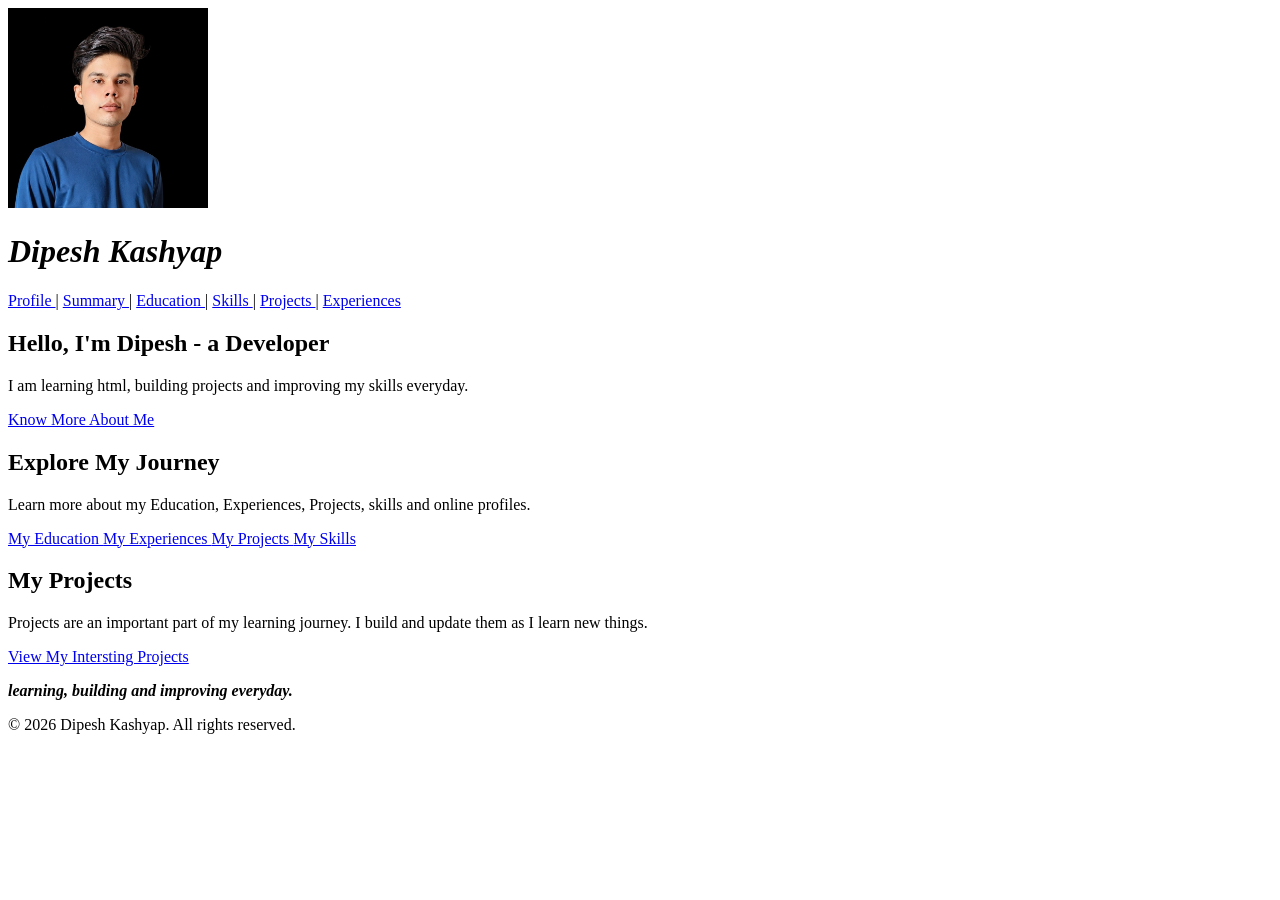
==== index.html @ 7a31069b "Initial portfolio website" ====
<!DOCTYPE html>
<html lang="en">
<head>
  <meta charset="UTF-8">
  <meta name="viewport" content="width=device-width, initial-scale=1.0">
  <title>Dipesh Kashyap</title>
</head>
<body>
    <!-- Header -->
  <header>
      <img
        src="/DipeshKashyap.jpg" class="logo" alt="Dipesh Kashyap" height=200
      >
  <h1><b><i>Dipesh Kashyap</i></b></h1>
      <nav>
        <a  href="/Profile.html"> Profile </a> |
        <a href="/Summary.html"> Summary </a> |
        <a href="/Education.html"> Education </a> |
        <a href="/Skills.html"> Skills </a> |
        <a href="/Project.html"> Projects </a> |
        <a href="/Experience.html"> Experiences </a>
      </nav>
  </header>

  <main>
  <!-- Inrtoduction -->  
    <section> 
      <h2>Hello, I'm Dipesh - a Developer</h2>
    
      <p> I am learning html, building projects and improving my skills everyday.
      </p>

    <a href="/Summary.html"> Know More About Me</a>
    </section>
  <!-- Quick Overview-->
    <section>
      <h2>
        Explore My Journey
      </h2>
      <p>
        Learn more about my Education, Experiences, Projects, skills and online profiles.
      </p>
      <a href="/Education.html"> My Education </a>
      <a href="/Experience.html"> My Experiences </a>
      <a href="/Project.html"> My Projects </a>
      <a href="/Skills.html"> My Skills </a>
    </section>
  <!-- Projects -->
    <section>
      <h2>
        My Projects
      </h2>
      <p>
        Projects are an important part of my learning journey.
        I build and update them as I learn new things.
      </p>
      <a
        href="/Project.html"> View My Intersting Projects
      </a>
    </section>
  </main>
    <!-- Footer -->
  <footer>
      <p>
        <b>
          <i>
            learning, building and improving everyday.
          </i>
        </b>
      </p>
      <p>
        © 2026 Dipesh Kashyap. All rights reserved.
      </p>
  </footer>
</body>
</html>
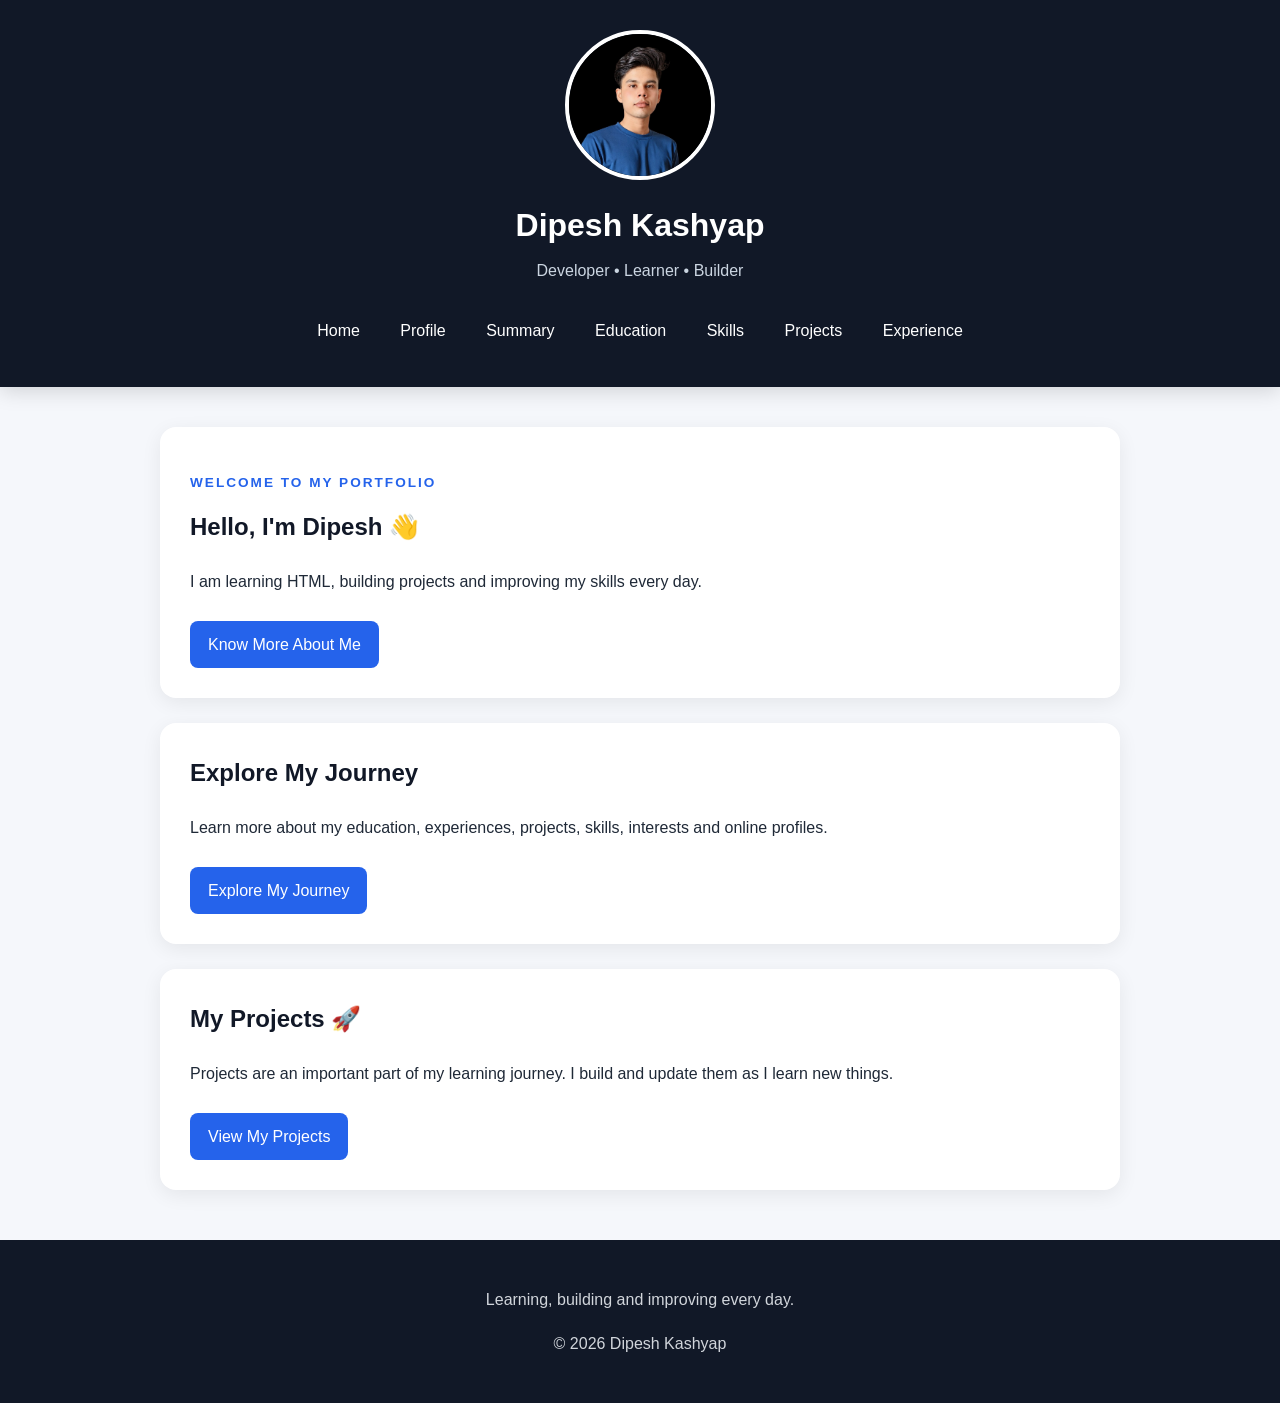
==== commit 93ca6b71: "Add animated portfolio intro" ====
--- a/index.html
+++ b/index.html
@@ -1,76 +1,164 @@
 <!DOCTYPE html>
 <html lang="en">
+
 <head>
-  <meta charset="UTF-8">
-  <meta name="viewport" content="width=device-width, initial-scale=1.0">
-  <title>Dipesh Kashyap</title>
+    <meta charset="UTF-8">
+    <meta name="viewport" content="width=device-width, initial-scale=1.0">
+
+    <title>Dipesh Kashyap | Portfolio</title>
+
+    <link rel="stylesheet" href="style.css">
 </head>
+
 <body>
-    <!-- Header -->
-  <header>
-      <img
-        src="/DipeshKashyap.jpg" class="logo" alt="Dipesh Kashyap" height=200
-      >
-  <h1><b><i>Dipesh Kashyap</i></b></h1>
-      <nav>
-        <a  href="/Profile.html"> Profile </a> |
-        <a href="/Summary.html"> Summary </a> |
-        <a href="/Education.html"> Education </a> |
-        <a href="/Skills.html"> Skills </a> |
-        <a href="/Project.html"> Projects </a> |
-        <a href="/Experience.html"> Experiences </a>
-      </nav>
-  </header>
 
-  <main>
-  <!-- Inrtoduction -->  
-    <section> 
-      <h2>Hello, I'm Dipesh - a Developer</h2>
-    
-      <p> I am learning html, building projects and improving my skills everyday.
-      </p>
+    <!-- =========================
+         INTRO ANIMATION
+    ========================== -->
 
-    <a href="/Summary.html"> Know More About Me</a>
-    </section>
-  <!-- Quick Overview-->
-    <section>
-      <h2>
-        Explore My Journey
-      </h2>
-      <p>
-        Learn more about my Education, Experiences, Projects, skills and online profiles.
-      </p>
-      <a href="/Education.html"> My Education </a>
-      <a href="/Experience.html"> My Experiences </a>
-      <a href="/Project.html"> My Projects </a>
-      <a href="/Skills.html"> My Skills </a>
-    </section>
-  <!-- Projects -->
-    <section>
-      <h2>
-        My Projects
-      </h2>
-      <p>
-        Projects are an important part of my learning journey.
-        I build and update them as I learn new things.
-      </p>
-      <a
-        href="/Project.html"> View My Intersting Projects
-      </a>
-    </section>
-  </main>
-    <!-- Footer -->
-  <footer>
-      <p>
-        <b>
-          <i>
-            learning, building and improving everyday.
-          </i>
-        </b>
-      </p>
-      <p>
-        © 2026 Dipesh Kashyap. All rights reserved.
-      </p>
-  </footer>
+    <div class="intro">
+
+        <div class="intro-logo">
+            <img src="DipeshKashyap.jpg" alt="Dipesh Kashyap">
+        </div>
+
+        <h1 class="intro-name" aria-label="Dipesh Kashyap">
+
+            <span>D</span>
+            <span>i</span>
+            <span>p</span>
+            <span>e</span>
+            <span>s</span>
+            <span>h</span>
+
+            <span class="space">&nbsp;</span>
+
+            <span>K</span>
+            <span>a</span>
+            <span>s</span>
+            <span>h</span>
+            <span>y</span>
+            <span>a</span>
+            <span>p</span>
+
+        </h1>
+
+    </div>
+
+
+    <!-- =========================
+         MAIN WEBSITE
+    ========================== -->
+
+    <div class="website">
+
+        <header>
+
+            <img
+                src="DipeshKashyap.jpg"
+                alt="Dipesh Kashyap"
+                class="profile-image"
+            >
+
+            <h1>Dipesh Kashyap</h1>
+
+            <p>Developer • Learner • Builder</p>
+
+            <nav>
+
+                <a href="index.html">Home</a>
+
+                <a href="Profile.html">Profile</a>
+
+                <a href="Summary.html">Summary</a>
+
+                <a href="Education.html">Education</a>
+
+                <a href="Skills.html">Skills</a>
+
+                <a href="Project.html">Projects</a>
+
+                <a href="Experience.html">Experience</a>
+
+            </nav>
+
+        </header>
+
+
+        <main>
+
+            <section class="hero">
+
+                <p class="eyebrow">
+                    WELCOME TO MY PORTFOLIO
+                </p>
+
+                <h2>
+                    Hello, I'm Dipesh 👋
+                </h2>
+
+                <p>
+                    I am learning HTML, building projects
+                    and improving my skills every day.
+                </p>
+
+                <a class="button" href="Profile.html">
+                    Know More About Me
+                </a>
+
+            </section>
+
+
+            <section>
+
+                <h2>Explore My Journey</h2>
+
+                <p>
+                    Learn more about my education,
+                    experiences, projects, skills,
+                    interests and online profiles.
+                </p>
+
+                <a class="button" href="Summary.html">
+                    Explore My Journey
+                </a>
+
+            </section>
+
+
+            <section>
+
+                <h2>My Projects 🚀</h2>
+
+                <p>
+                    Projects are an important part of my
+                    learning journey. I build and update
+                    them as I learn new things.
+                </p>
+
+                <a class="button" href="Project.html">
+                    View My Projects
+                </a>
+
+            </section>
+
+        </main>
+
+
+        <footer>
+
+            <p>
+                Learning, building and improving every day.
+            </p>
+
+            <p>
+                © 2026 Dipesh Kashyap
+            </p>
+
+        </footer>
+
+    </div>
+
 </body>
+
 </html>
--- a/style.css
+++ b/style.css
@@ -0,0 +1,766 @@
+/* ==================================================
+   GLOBAL
+================================================== */
+
+* {
+    box-sizing: border-box;
+}
+
+html {
+    scroll-behavior: smooth;
+}
+
+body {
+    margin: 0;
+
+    font-family:
+        Arial,
+        Helvetica,
+        sans-serif;
+
+    background: #f5f7fb;
+
+    color: #1f2937;
+
+    line-height: 1.7;
+}
+
+
+/* ==================================================
+   INTRO SCREEN
+================================================== */
+
+.intro {
+
+    position: fixed;
+
+    inset: 0;
+
+    z-index: 9999;
+
+    display: flex;
+
+    flex-direction: column;
+
+    justify-content: center;
+
+    align-items: center;
+
+    background: #050816;
+
+    color: white;
+
+    animation:
+        introExit 1s ease forwards;
+
+    animation-delay: 5.5s;
+}
+
+
+/* ==================================================
+   INTRO PROFILE LOGO
+================================================== */
+
+.intro-logo {
+
+    width: 155px;
+
+    height: 155px;
+
+    border-radius: 50%;
+
+    overflow: hidden;
+
+    border: 4px solid white;
+
+    box-shadow:
+        0 0 10px rgba(255,255,255,0.5),
+        0 0 30px rgba(37,99,235,0.8);
+
+    animation:
+        logoIntro 1.5s
+        cubic-bezier(.17,.67,.25,1.2)
+        forwards;
+
+}
+
+
+.intro-logo img {
+
+    width: 100%;
+
+    height: 100%;
+
+    object-fit: cover;
+
+}
+
+
+/* ==================================================
+   NAME
+================================================== */
+
+.intro-name {
+
+    margin-top: 28px;
+
+    margin-bottom: 0;
+
+    font-size: clamp(2rem, 8vw, 4rem);
+
+    font-weight: 800;
+
+    letter-spacing: 2px;
+
+    color: white;
+
+    text-align: center;
+
+}
+
+
+/* Individual letters */
+
+.intro-name span {
+
+    display: inline-block;
+
+    opacity: 0;
+
+    animation:
+        letterAssemble
+        0.8s
+        cubic-bezier(.17,.67,.25,1.2)
+        forwards;
+
+}
+
+
+/* ==================================================
+   LETTER STARTING POSITIONS
+================================================== */
+
+/* D */
+
+.intro-name span:nth-child(1) {
+    --x: -180px;
+    --y: -120px;
+    animation-delay: 1.2s;
+}
+
+
+/* i */
+
+.intro-name span:nth-child(2) {
+    --x: 140px;
+    --y: -160px;
+    animation-delay: 1.3s;
+}
+
+
+/* p */
+
+.intro-name span:nth-child(3) {
+    --x: -160px;
+    --y: 130px;
+    animation-delay: 1.4s;
+}
+
+
+/* e */
+
+.intro-name span:nth-child(4) {
+    --x: 180px;
+    --y: 100px;
+    animation-delay: 1.5s;
+}
+
+
+/* s */
+
+.intro-name span:nth-child(5) {
+    --x: -220px;
+    --y: 20px;
+    animation-delay: 1.6s;
+}
+
+
+/* h */
+
+.intro-name span:nth-child(6) {
+    --x: 220px;
+    --y: -20px;
+    animation-delay: 1.7s;
+}
+
+
+/* Space */
+
+.intro-name span:nth-child(7) {
+
+    opacity: 1;
+
+    animation: none;
+
+}
+
+
+/* K */
+
+.intro-name span:nth-child(8) {
+    --x: 160px;
+    --y: 150px;
+    animation-delay: 1.8s;
+}
+
+
+/* a */
+
+.intro-name span:nth-child(9) {
+    --x: -180px;
+    --y: -150px;
+    animation-delay: 1.9s;
+}
+
+
+/* s */
+
+.intro-name span:nth-child(10) {
+    --x: 200px;
+    --y: -100px;
+    animation-delay: 2s;
+}
+
+
+/* h */
+
+.intro-name span:nth-child(11) {
+    --x: -200px;
+    --y: 100px;
+    animation-delay: 2.1s;
+}
+
+
+/* y */
+
+.intro-name span:nth-child(12) {
+    --x: 120px;
+    --y: 180px;
+    animation-delay: 2.2s;
+}
+
+
+/* a */
+
+.intro-name span:nth-child(13) {
+    --x: -130px;
+    --y: -180px;
+    animation-delay: 2.3s;
+}
+
+
+/* p */
+
+.intro-name span:nth-child(14) {
+    --x: 230px;
+    --y: 40px;
+    animation-delay: 2.4s;
+}
+
+
+/* ==================================================
+   NAME GLOW
+================================================== */
+
+.intro-name {
+
+    animation:
+        nameGlow
+        1.2s
+        ease
+        3.2s
+        forwards;
+
+}
+
+
+@keyframes nameGlow {
+
+    0% {
+
+        text-shadow:
+            0 0 0 transparent;
+
+    }
+
+    35% {
+
+        text-shadow:
+            0 0 8px #60a5fa,
+            0 0 20px #3b82f6,
+            0 0 40px #2563eb,
+            0 0 80px #2563eb;
+
+    }
+
+    70% {
+
+        text-shadow:
+            0 0 15px #93c5fd,
+            0 0 35px #3b82f6,
+            0 0 70px #2563eb;
+
+    }
+
+    100% {
+
+        text-shadow:
+            0 0 5px rgba(96,165,250,0.5);
+
+    }
+
+}
+
+
+/* ==================================================
+   KEYFRAMES
+================================================== */
+
+@keyframes logoIntro {
+
+    0% {
+
+        opacity: 0;
+
+        transform:
+            scale(0.2)
+            rotate(-360deg);
+
+    }
+
+    60% {
+
+        opacity: 1;
+
+        transform:
+            scale(1.08)
+            rotate(20deg);
+
+    }
+
+    100% {
+
+        opacity: 1;
+
+        transform:
+            scale(1)
+            rotate(0deg);
+
+    }
+
+}
+
+
+@keyframes letterAssemble {
+
+    0% {
+
+        opacity: 0;
+
+        transform:
+            translate(var(--x), var(--y))
+            rotate(180deg)
+            scale(0.2);
+
+    }
+
+    70% {
+
+        opacity: 1;
+
+        transform:
+            translate(0, 0)
+            rotate(-8deg)
+            scale(1.08);
+
+    }
+
+    100% {
+
+        opacity: 1;
+
+        transform:
+            translate(0, 0)
+            rotate(0deg)
+            scale(1);
+
+    }
+
+}
+
+
+/* ==================================================
+   INTRO EXIT
+================================================== */
+
+@keyframes introExit {
+
+    0% {
+
+        opacity: 1;
+
+        visibility: visible;
+
+        transform: scale(1);
+
+    }
+
+    70% {
+
+        opacity: 1;
+
+        transform: scale(1.02);
+
+    }
+
+    100% {
+
+        opacity: 0;
+
+        visibility: hidden;
+
+        transform: scale(1.08);
+
+    }
+
+}
+
+
+/* ==================================================
+   MAIN WEBSITE
+================================================== */
+
+.website {
+
+    opacity: 0;
+
+    animation:
+        websiteReveal
+        1.2s
+        ease
+        5.2s
+        forwards;
+
+}
+
+
+@keyframes websiteReveal {
+
+    from {
+
+        opacity: 0;
+
+        transform:
+            translateY(30px);
+
+    }
+
+    to {
+
+        opacity: 1;
+
+        transform:
+            translateY(0);
+
+    }
+
+}
+
+
+/* ==================================================
+   HEADER
+================================================== */
+
+header {
+
+    background: #111827;
+
+    color: white;
+
+    padding: 30px 20px;
+
+    text-align: center;
+
+    box-shadow:
+        0 4px 20px
+        rgba(0,0,0,0.15);
+
+}
+
+
+.profile-image {
+
+    width: 150px;
+
+    height: 150px;
+
+    object-fit: cover;
+
+    border-radius: 50%;
+
+    border: 4px solid white;
+
+}
+
+
+header h1 {
+
+    margin:
+        10px 0 4px;
+
+    font-size: 2rem;
+
+}
+
+
+header p {
+
+    margin: 0;
+
+    color: #cbd5e1;
+
+}
+
+
+/* ==================================================
+   NAVIGATION
+================================================== */
+
+nav {
+
+    margin-top: 20px;
+
+}
+
+
+nav a {
+
+    display: inline-block;
+
+    color: white;
+
+    text-decoration: none;
+
+    margin: 5px 6px;
+
+    padding: 8px 12px;
+
+    border-radius: 8px;
+
+    transition:
+        background 0.3s,
+        transform 0.3s;
+
+}
+
+
+nav a:hover {
+
+    background: #2563eb;
+
+    transform:
+        translateY(-2px);
+
+}
+
+
+/* ==================================================
+   MAIN
+================================================== */
+
+main {
+
+    max-width: 1000px;
+
+    margin:
+        40px auto;
+
+    padding:
+        0 20px;
+
+}
+
+
+section {
+
+    background: white;
+
+    padding: 30px;
+
+    margin-bottom: 25px;
+
+    border-radius: 16px;
+
+    box-shadow:
+        0 5px 20px
+        rgba(0,0,0,0.07);
+
+}
+
+
+section h2 {
+
+    margin-top: 0;
+
+    color: #111827;
+
+}
+
+
+.eyebrow {
+
+    color: #2563eb;
+
+    font-size: 0.85rem;
+
+    font-weight: bold;
+
+    letter-spacing: 2px;
+
+}
+
+
+/* ==================================================
+   BUTTON
+================================================== */
+
+.button {
+
+    display: inline-block;
+
+    background: #2563eb;
+
+    color: white;
+
+    text-decoration: none;
+
+    padding:
+        10px 18px;
+
+    border-radius: 8px;
+
+    margin-top: 10px;
+
+    transition:
+        0.3s;
+
+}
+
+
+.button:hover {
+
+    background: #1d4ed8;
+
+    transform:
+        translateY(-2px);
+
+}
+
+
+/* ==================================================
+   FOOTER
+================================================== */
+
+footer {
+
+    background: #111827;
+
+    color: #d1d5db;
+
+    text-align: center;
+
+    padding: 30px 20px;
+
+    margin-top: 50px;
+
+}
+
+
+/* ==================================================
+   MOBILE
+================================================== */
+
+@media (max-width: 600px) {
+
+    .intro-logo {
+
+        width: 120px;
+
+        height: 120px;
+
+    }
+
+
+    .intro-name {
+
+        font-size:
+            2rem;
+
+        letter-spacing:
+            1px;
+
+    }
+
+
+    header {
+
+        padding:
+            25px 12px;
+
+    }
+
+
+    .profile-image {
+
+        width: 125px;
+
+        height: 125px;
+
+    }
+
+
+    nav a {
+
+        margin: 3px;
+
+        padding:
+            6px 8px;
+
+        font-size:
+            13px;
+
+    }
+
+
+    main {
+
+        margin:
+            25px auto;
+
+        padding:
+            0 12px;
+
+    }
+
+
+    section {
+
+        padding:
+            20px;
+
+        border-radius:
+            12px;
+
+    }
+
+}
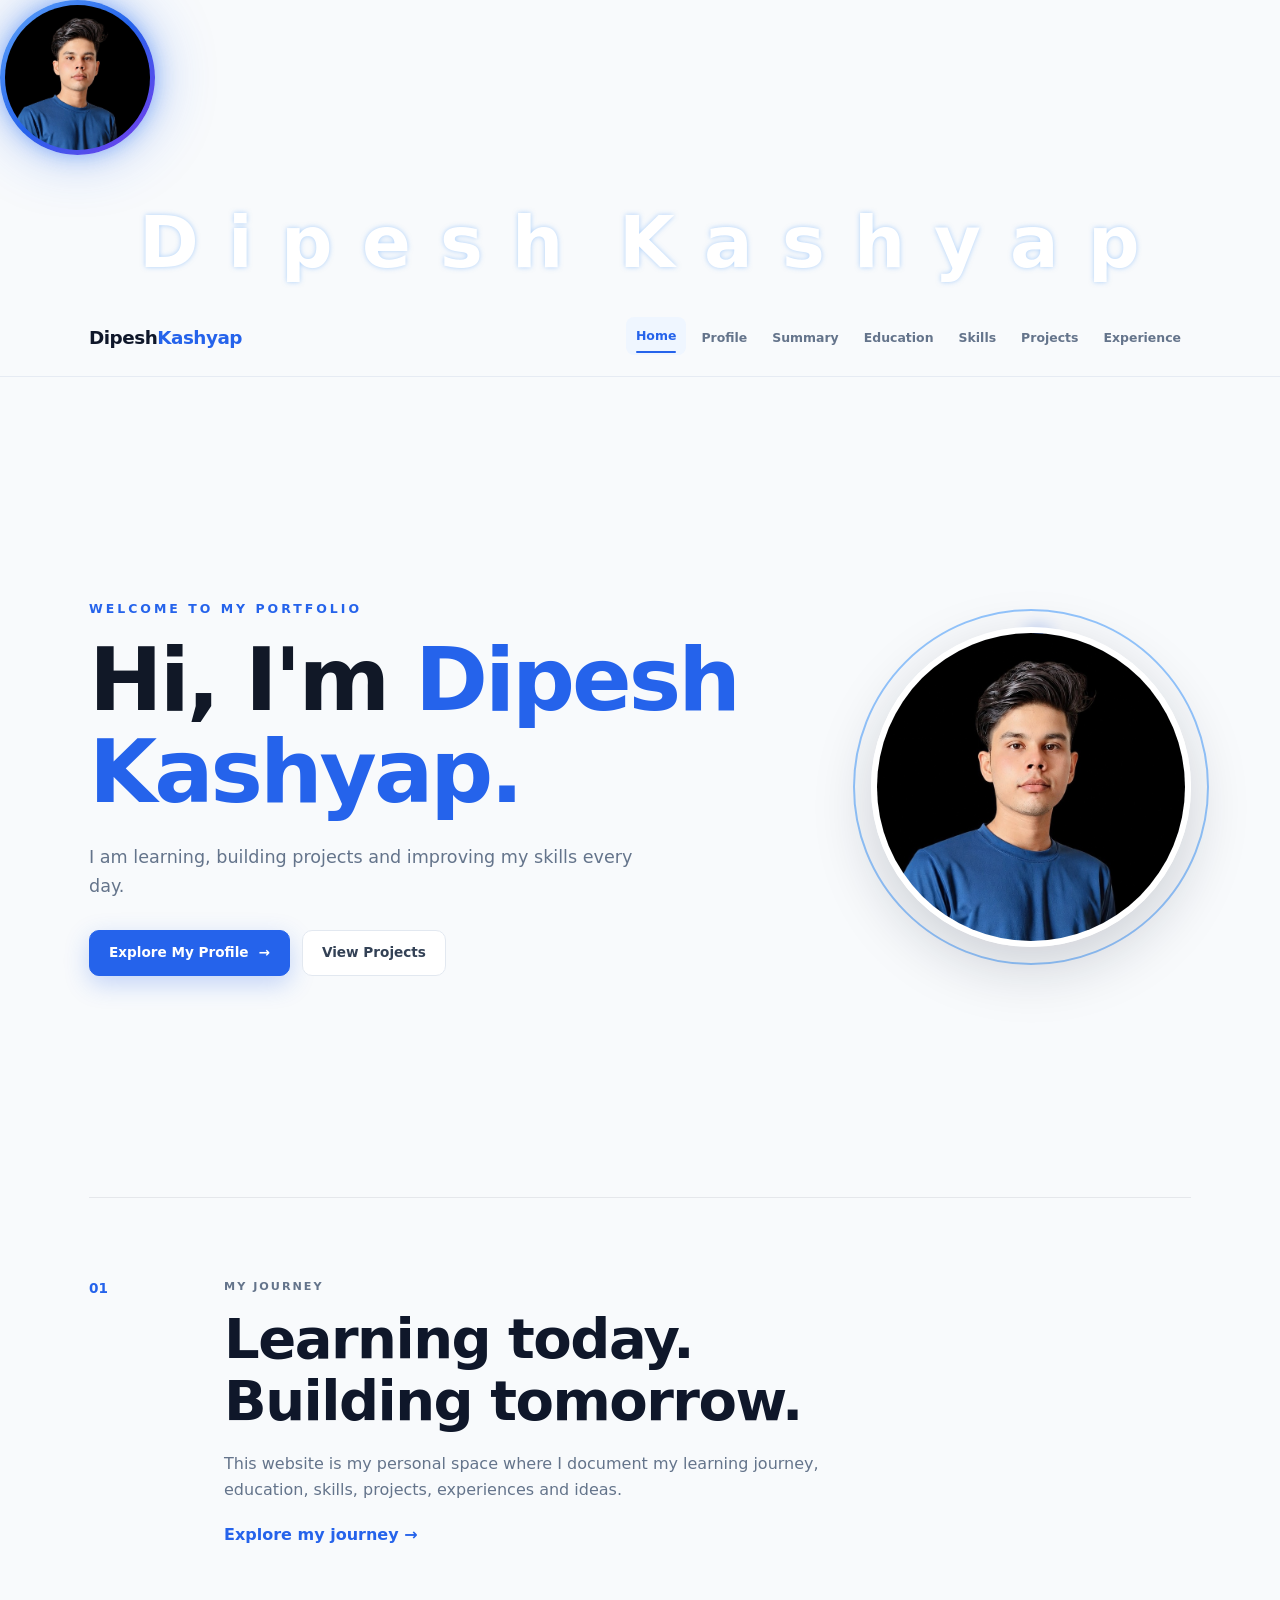
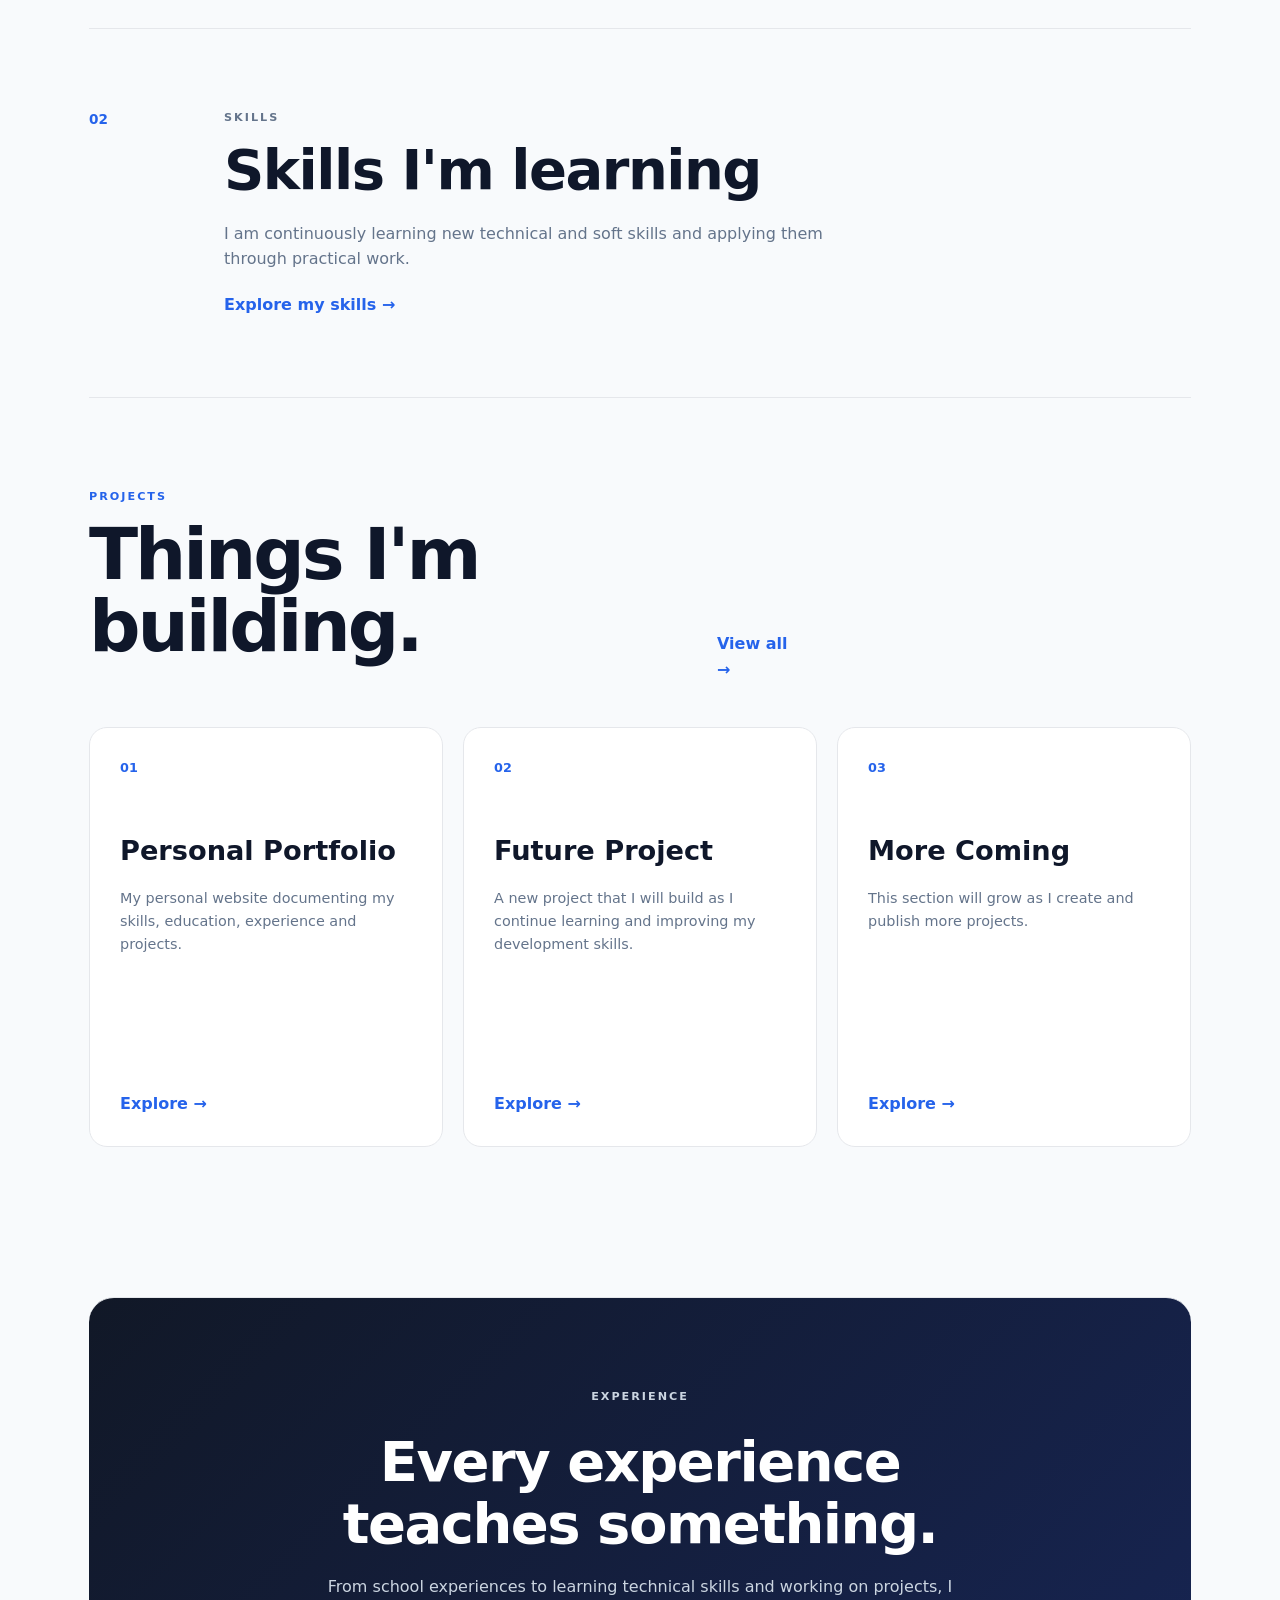
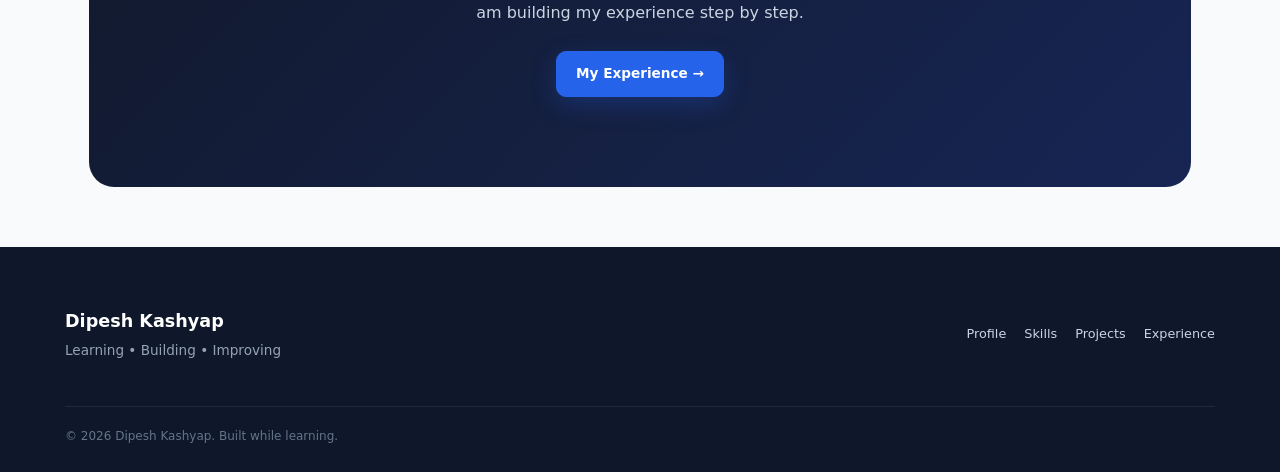
==== commit 47b61888: "Create animated professional homepage" ====
--- a/index.html
+++ b/index.html
@@ -5,24 +5,33 @@
     <meta charset="UTF-8">
     <meta name="viewport" content="width=device-width, initial-scale=1.0">
 
-    <title>Dipesh Kashyap | Portfolio</title>
+    <meta
+        name="description"
+        content="Dipesh Kashyap - Developer, Learner and Builder"
+    >
+
+    <title>Dipesh Kashyap | Home</title>
 
     <link rel="stylesheet" href="style.css">
 </head>
 
 <body>
 
-    <!-- =========================
-         INTRO ANIMATION
-    ========================== -->
-
-    <div class="intro">
-
-        <div class="intro-logo">
-            <img src="DipeshKashyap.jpg" alt="Dipesh Kashyap">
+    <!-- ==========================================
+         INTRO / LOADING ANIMATION
+    =========================================== -->
+
+    <div id="intro">
+
+        <div class="intro-logo-wrap">
+            <img
+                src="DipeshKashyap.jpg"
+                alt="Dipesh Kashyap"
+                class="intro-logo"
+            >
         </div>
 
-        <h1 class="intro-name" aria-label="Dipesh Kashyap">
+        <div class="intro-name" aria-label="Dipesh Kashyap">
 
             <span>D</span>
             <span>i</span>
@@ -31,7 +40,7 @@
             <span>s</span>
             <span>h</span>
 
-            <span class="space">&nbsp;</span>
+            <span class="space"></span>
 
             <span>K</span>
             <span>a</span>
@@ -41,124 +50,409 @@
             <span>a</span>
             <span>p</span>
 
-        </h1>
+        </div>
 
     </div>
 
 
-    <!-- =========================
-         MAIN WEBSITE
-    ========================== -->
+    <!-- ==========================================
+         WEBSITE
+    =========================================== -->
 
     <div class="website">
 
-        <header>
-
-            <img
-                src="DipeshKashyap.jpg"
-                alt="Dipesh Kashyap"
-                class="profile-image"
-            >
-
-            <h1>Dipesh Kashyap</h1>
-
-            <p>Developer • Learner • Builder</p>
-
-            <nav>
-
-                <a href="index.html">Home</a>
-
-                <a href="Profile.html">Profile</a>
-
-                <a href="Summary.html">Summary</a>
-
-                <a href="Education.html">Education</a>
-
-                <a href="Skills.html">Skills</a>
-
-                <a href="Project.html">Projects</a>
-
-                <a href="Experience.html">Experience</a>
-
-            </nav>
+        <!-- HEADER -->
+
+        <header class="site-header">
+
+            <div class="header-content">
+
+                <a
+                    class="brand"
+                    href="index.html"
+                >
+                    Dipesh<span>Kashyap</span>
+                </a>
+
+                <nav class="navigation">
+
+                    <a
+                        class="active"
+                        href="index.html"
+                    >
+                        Home
+                    </a>
+
+                    <a href="Profile.html">
+                        Profile
+                    </a>
+
+                    <a href="Summary.html">
+                        Summary
+                    </a>
+
+                    <a href="Education.html">
+                        Education
+                    </a>
+
+                    <a href="Skills.html">
+                        Skills
+                    </a>
+
+                    <a href="Project.html">
+                        Projects
+                    </a>
+
+                    <a href="Experience.html">
+                        Experience
+                    </a>
+
+                </nav>
+
+            </div>
 
         </header>
 
 
+        <!-- MAIN -->
+
         <main>
 
+            <!-- HERO -->
+
             <section class="hero">
 
-                <p class="eyebrow">
-                    WELCOME TO MY PORTFOLIO
+                <div class="hero-content">
+
+                    <p class="hero-label">
+                        WELCOME TO MY PORTFOLIO
+                    </p>
+
+                    <h1 class="hero-title">
+                        Hi, I'm
+                        <span>Dipesh Kashyap.</span>
+                    </h1>
+
+                    <p class="hero-description">
+                        I am learning, building projects and
+                        improving my skills every day.
+                    </p>
+
+                    <div class="hero-buttons">
+
+                        <a
+                            class="button primary-button"
+                            href="Profile.html"
+                        >
+                            Explore My Profile
+                            <span>→</span>
+                        </a>
+
+                        <a
+                            class="button secondary-button"
+                            href="Project.html"
+                        >
+                            View Projects
+                        </a>
+
+                    </div>
+
+                </div>
+
+
+                <div class="hero-image-wrapper">
+
+                    <div class="hero-ring"></div>
+
+                    <img
+                        class="hero-image"
+                        src="DipeshKashyap.jpg"
+                        alt="Dipesh Kashyap"
+                    >
+
+                </div>
+
+            </section>
+
+
+            <!-- JOURNEY -->
+
+            <section class="content-section reveal-section">
+
+                <div class="section-number">
+                    01
+                </div>
+
+                <div class="section-content">
+
+                    <p class="section-label">
+                        MY JOURNEY
+                    </p>
+
+                    <h2>
+                        Learning today.
+                        Building tomorrow.
+                    </h2>
+
+                    <p>
+                        This website is my personal space where
+                        I document my learning journey, education,
+                        skills, projects, experiences and ideas.
+                    </p>
+
+                    <a
+                        class="text-link"
+                        href="Summary.html"
+                    >
+                        Explore my journey →
+                    </a>
+
+                </div>
+
+            </section>
+
+
+            <!-- SKILLS -->
+
+            <section class="content-section reveal-section">
+
+                <div class="section-number">
+                    02
+                </div>
+
+                <div class="section-content">
+
+                    <p class="section-label">
+                        SKILLS
+                    </p>
+
+                    <h2>
+                        Skills I'm learning
+                    </h2>
+
+                    <p>
+                        I am continuously learning new technical
+                        and soft skills and applying them through
+                        practical work.
+                    </p>
+
+                    <a
+                        class="text-link"
+                        href="Skills.html"
+                    >
+                        Explore my skills →
+                    </a>
+
+                </div>
+
+            </section>
+
+
+            <!-- PROJECTS -->
+
+            <section class="projects-section reveal-section">
+
+                <div class="projects-heading">
+
+                    <div>
+
+                        <p class="section-label">
+                            PROJECTS
+                        </p>
+
+                        <h2>
+                            Things I'm building.
+                        </h2>
+
+                    </div>
+
+                    <a
+                        class="text-link"
+                        href="Project.html"
+                    >
+                        View all →
+                    </a>
+
+                </div>
+
+
+                <div class="project-grid">
+
+                    <article class="project-card">
+
+                        <span class="project-number">
+                            01
+                        </span>
+
+                        <h3>
+                            Personal Portfolio
+                        </h3>
+
+                        <p>
+                            My personal website documenting
+                            my skills, education, experience
+                            and projects.
+                        </p>
+
+                        <a href="Project.html">
+                            Explore →
+                        </a>
+
+                    </article>
+
+
+                    <article class="project-card">
+
+                        <span class="project-number">
+                            02
+                        </span>
+
+                        <h3>
+                            Future Project
+                        </h3>
+
+                        <p>
+                            A new project that I will build
+                            as I continue learning and
+                            improving my development skills.
+                        </p>
+
+                        <a href="Project.html">
+                            Explore →
+                        </a>
+
+                    </article>
+
+
+                    <article class="project-card">
+
+                        <span class="project-number">
+                            03
+                        </span>
+
+                        <h3>
+                            More Coming
+                        </h3>
+
+                        <p>
+                            This section will grow as I
+                            create and publish more projects.
+                        </p>
+
+                        <a href="Project.html">
+                            Explore →
+                        </a>
+
+                    </article>
+
+                </div>
+
+            </section>
+
+
+            <!-- EXPERIENCE -->
+
+            <section class="experience-section reveal-section">
+
+                <p class="section-label">
+                    EXPERIENCE
                 </p>
 
                 <h2>
-                    Hello, I'm Dipesh 👋
+                    Every experience teaches something.
                 </h2>
 
                 <p>
-                    I am learning HTML, building projects
-                    and improving my skills every day.
+                    From school experiences to learning
+                    technical skills and working on projects,
+                    I am building my experience step by step.
                 </p>
 
-                <a class="button" href="Profile.html">
-                    Know More About Me
+                <a
+                    class="button primary-button"
+                    href="Experience.html"
+                >
+                    My Experience →
                 </a>
 
             </section>
 
-
-            <section>
-
-                <h2>Explore My Journey</h2>
-
-                <p>
-                    Learn more about my education,
-                    experiences, projects, skills,
-                    interests and online profiles.
-                </p>
-
-                <a class="button" href="Summary.html">
-                    Explore My Journey
-                </a>
-
-            </section>
-
-
-            <section>
-
-                <h2>My Projects 🚀</h2>
-
-                <p>
-                    Projects are an important part of my
-                    learning journey. I build and update
-                    them as I learn new things.
-                </p>
-
-                <a class="button" href="Project.html">
-                    View My Projects
-                </a>
-
-            </section>
-
         </main>
 
 
+        <!-- FOOTER -->
+
         <footer>
 
-            <p>
-                Learning, building and improving every day.
-            </p>
-
-            <p>
-                © 2026 Dipesh Kashyap
-            </p>
+            <div class="footer-content">
+
+                <div>
+
+                    <h3>
+                        Dipesh Kashyap
+                    </h3>
+
+                    <p>
+                        Learning • Building • Improving
+                    </p>
+
+                </div>
+
+                <div class="footer-links">
+
+                    <a href="Profile.html">
+                        Profile
+                    </a>
+
+                    <a href="Skills.html">
+                        Skills
+                    </a>
+
+                    <a href="Project.html">
+                        Projects
+                    </a>
+
+                    <a href="Experience.html">
+                        Experience
+                    </a>
+
+                </div>
+
+            </div>
+
+            <div class="copyright">
+
+                © 2026 Dipesh Kashyap.
+                Built while learning.
+
+            </div>
 
         </footer>
 
     </div>
 
+    <script>
+        document.addEventListener("DOMContentLoaded", function () {
+
+            document.body.classList.add("intro-active");
+
+            const intro = document.getElementById("intro");
+
+            setTimeout(function () {
+
+                intro.classList.add("hide-intro");
+
+                document.body.classList.remove("intro-active");
+
+                setTimeout(function () {
+                    intro.remove();
+                }, 900);
+
+            }, 4300);
+
+        });
+    </script>
+
 </body>
 
-</html>+</html>
--- a/style.css
+++ b/style.css
@@ -1,8 +1,10 @@
-/* ==================================================
-   GLOBAL
-================================================== */
+/* =====================================================
+   RESET
+===================================================== */
 
 * {
+    margin: 0;
+    padding: 0;
     box-sizing: border-box;
 }
 
@@ -11,24 +13,24 @@
 }
 
 body {
-    margin: 0;
-
     font-family:
         Arial,
         Helvetica,
         sans-serif;
 
-    background: #f5f7fb;
-
-    color: #1f2937;
-
-    line-height: 1.7;
-}
-
-
-/* ==================================================
-   INTRO SCREEN
-================================================== */
+    background: #f6f8fc;
+
+    color: #111827;
+
+    line-height: 1.6;
+
+    overflow-x: hidden;
+}
+
+
+/* =====================================================
+   INTRO
+===================================================== */
 
 .intro {
 
@@ -42,46 +44,98 @@
 
     flex-direction: column;
 
+    align-items: center;
+
     justify-content: center;
 
-    align-items: center;
-
-    background: #050816;
+    background:
+        radial-gradient(
+            circle at center,
+            #111c3d 0%,
+            #070b19 45%,
+            #03050c 100%
+        );
 
     color: white;
 
     animation:
         introExit 1s ease forwards;
 
-    animation-delay: 5.5s;
-}
-
-
-/* ==================================================
-   INTRO PROFILE LOGO
-================================================== */
+    animation-delay: 5s;
+}
+
+
+.intro-glow {
+
+    position: absolute;
+
+    width: 300px;
+
+    height: 300px;
+
+    border-radius: 50%;
+
+    background: #2563eb;
+
+    filter: blur(100px);
+
+    opacity: 0.2;
+
+    animation:
+        glowPulse 2s ease-in-out infinite;
+
+}
+
+
+@keyframes glowPulse {
+
+    0%,
+    100% {
+        transform: scale(0.8);
+        opacity: 0.15;
+    }
+
+    50% {
+        transform: scale(1.2);
+        opacity: 0.3;
+    }
+}
+
+
+/* =====================================================
+   INTRO LOGO
+===================================================== */
 
 .intro-logo {
 
+    position: relative;
+
+    z-index: 2;
+
     width: 155px;
 
     height: 155px;
 
     border-radius: 50%;
 
-    overflow: hidden;
-
-    border: 4px solid white;
+    padding: 5px;
+
+    background:
+        linear-gradient(
+            135deg,
+            #60a5fa,
+            #2563eb,
+            #7c3aed
+        );
 
     box-shadow:
-        0 0 10px rgba(255,255,255,0.5),
-        0 0 30px rgba(37,99,235,0.8);
+        0 0 20px rgba(59,130,246,0.5),
+        0 0 60px rgba(37,99,235,0.35);
 
     animation:
         logoIntro 1.5s
         cubic-bezier(.17,.67,.25,1.2)
         forwards;
-
 }
 
 
@@ -91,35 +145,79 @@
 
     height: 100%;
 
+    display: block;
+
     object-fit: cover;
 
-}
-
-
-/* ==================================================
-   NAME
-================================================== */
+    border-radius: 50%;
+
+    border: 4px solid #050816;
+}
+
+
+@keyframes logoIntro {
+
+    0% {
+
+        opacity: 0;
+
+        transform:
+            scale(0.15)
+            rotate(-720deg);
+
+    }
+
+    70% {
+
+        opacity: 1;
+
+        transform:
+            scale(1.08)
+            rotate(25deg);
+
+    }
+
+    100% {
+
+        opacity: 1;
+
+        transform:
+            scale(1)
+            rotate(0);
+    }
+}
+
+
+/* =====================================================
+   INTRO NAME
+===================================================== */
 
 .intro-name {
 
-    margin-top: 28px;
-
-    margin-bottom: 0;
-
-    font-size: clamp(2rem, 8vw, 4rem);
+    position: relative;
+
+    z-index: 2;
+
+    margin-top: 30px;
+
+    color: white;
+
+    font-size:
+        clamp(2rem, 8vw, 4.5rem);
 
     font-weight: 800;
 
     letter-spacing: 2px;
 
-    color: white;
-
     text-align: center;
 
-}
-
-
-/* Individual letters */
+    white-space: nowrap;
+
+    animation:
+        nameGlow 0.6s ease
+        3.4s forwards;
+}
+
 
 .intro-name span {
 
@@ -132,313 +230,239 @@
         0.8s
         cubic-bezier(.17,.67,.25,1.2)
         forwards;
-
-}
-
-
-/* ==================================================
-   LETTER STARTING POSITIONS
-================================================== */
-
-/* D */
+}
+
+
+.intro-name .space {
+
+    animation: none;
+
+    opacity: 1;
+}
+
+
+/* Letter directions */
 
 .intro-name span:nth-child(1) {
     --x: -180px;
     --y: -120px;
+    animation-delay: 1.1s;
+}
+
+.intro-name span:nth-child(2) {
+    --x: 150px;
+    --y: -150px;
     animation-delay: 1.2s;
 }
-
-
-/* i */
-
-.intro-name span:nth-child(2) {
-    --x: 140px;
-    --y: -160px;
-    animation-delay: 1.3s;
-}
-
-
-/* p */
 
 .intro-name span:nth-child(3) {
     --x: -160px;
     --y: 130px;
-    animation-delay: 1.4s;
-}
-
-
-/* e */
+    animation-delay: 1.3s;
+}
 
 .intro-name span:nth-child(4) {
     --x: 180px;
     --y: 100px;
-    animation-delay: 1.5s;
-}
-
-
-/* s */
+    animation-delay: 1.4s;
+}
 
 .intro-name span:nth-child(5) {
     --x: -220px;
     --y: 20px;
-    animation-delay: 1.6s;
-}
-
-
-/* h */
+    animation-delay: 1.5s;
+}
 
 .intro-name span:nth-child(6) {
     --x: 220px;
     --y: -20px;
-    animation-delay: 1.7s;
-}
-
-
-/* Space */
-
-.intro-name span:nth-child(7) {
-
-    opacity: 1;
-
-    animation: none;
-
-}
-
-
-/* K */
+    animation-delay: 1.6s;
+}
 
 .intro-name span:nth-child(8) {
     --x: 160px;
     --y: 150px;
-    animation-delay: 1.8s;
-}
-
-
-/* a */
+    animation-delay: 1.7s;
+}
 
 .intro-name span:nth-child(9) {
     --x: -180px;
     --y: -150px;
-    animation-delay: 1.9s;
-}
-
-
-/* s */
+    animation-delay: 1.8s;
+}
 
 .intro-name span:nth-child(10) {
     --x: 200px;
     --y: -100px;
-    animation-delay: 2s;
-}
-
-
-/* h */
+    animation-delay: 1.9s;
+}
 
 .intro-name span:nth-child(11) {
     --x: -200px;
     --y: 100px;
-    animation-delay: 2.1s;
-}
-
-
-/* y */
+    animation-delay: 2s;
+}
 
 .intro-name span:nth-child(12) {
     --x: 120px;
     --y: 180px;
-    animation-delay: 2.2s;
-}
-
-
-/* a */
+    animation-delay: 2.1s;
+}
 
 .intro-name span:nth-child(13) {
     --x: -130px;
     --y: -180px;
-    animation-delay: 2.3s;
-}
-
-
-/* p */
+    animation-delay: 2.2s;
+}
 
 .intro-name span:nth-child(14) {
     --x: 230px;
     --y: 40px;
-    animation-delay: 2.4s;
-}
-
-
-/* ==================================================
-   NAME GLOW
-================================================== */
-
-.intro-name {
-
-    animation:
-        nameGlow
-        1.2s
-        ease
-        3.2s
-        forwards;
-
+    animation-delay: 2.3s;
+}
+
+
+@keyframes letterAssemble {
+
+    0% {
+
+        opacity: 0;
+
+        transform:
+            translate(var(--x), var(--y))
+            rotate(180deg)
+            scale(0.2);
+    }
+
+    70% {
+
+        opacity: 1;
+
+        transform:
+            translate(0, 0)
+            rotate(-8deg)
+            scale(1.08);
+    }
+
+    100% {
+
+        opacity: 1;
+
+        transform:
+            translate(0, 0)
+            rotate(0)
+            scale(1);
+    }
 }
 
 
 @keyframes nameGlow {
 
     0% {
+        text-shadow: none;
+    }
+
+    35% {
 
         text-shadow:
-            0 0 0 transparent;
-
-    }
-
-    35% {
-
-        text-shadow:
-            0 0 8px #60a5fa,
-            0 0 20px #3b82f6,
-            0 0 40px #2563eb,
-            0 0 80px #2563eb;
-
-    }
-
-    70% {
+            0 0 10px #60a5fa,
+            0 0 25px #3b82f6,
+            0 0 50px #2563eb,
+            0 0 90px #2563eb;
+    }
+
+    65% {
 
         text-shadow:
             0 0 15px #93c5fd,
             0 0 35px #3b82f6,
             0 0 70px #2563eb;
-
     }
 
     100% {
 
         text-shadow:
             0 0 5px rgba(96,165,250,0.5);
-
-    }
-
-}
-
-
-/* ==================================================
-   KEYFRAMES
-================================================== */
-
-@keyframes logoIntro {
+    }
+}
+
+
+/* =====================================================
+   INTRO TAGLINE
+===================================================== */
+
+.intro-tagline {
+
+    position: relative;
+
+    z-index: 2;
+
+    margin-top: 12px;
+
+    color: #94a3b8;
+
+    font-size: 0.9rem;
+
+    letter-spacing: 3px;
+
+    opacity: 0;
+
+    animation:
+        taglineAppear
+        1s ease
+        3s forwards;
+}
+
+
+@keyframes taglineAppear {
+
+    from {
+
+        opacity: 0;
+
+        transform:
+            translateY(15px);
+    }
+
+    to {
+
+        opacity: 1;
+
+        transform:
+            translateY(0);
+    }
+}
+
+
+/* =====================================================
+   INTRO EXIT
+===================================================== */
+
+@keyframes introExit {
 
     0% {
 
+        opacity: 1;
+
+        visibility: visible;
+
+        transform: scale(1);
+    }
+
+    100% {
+
         opacity: 0;
 
-        transform:
-            scale(0.2)
-            rotate(-360deg);
-
-    }
-
-    60% {
-
-        opacity: 1;
-
-        transform:
-            scale(1.08)
-            rotate(20deg);
-
-    }
-
-    100% {
-
-        opacity: 1;
-
-        transform:
-            scale(1)
-            rotate(0deg);
-
-    }
-
-}
-
-
-@keyframes letterAssemble {
-
-    0% {
-
-        opacity: 0;
-
-        transform:
-            translate(var(--x), var(--y))
-            rotate(180deg)
-            scale(0.2);
-
-    }
-
-    70% {
-
-        opacity: 1;
-
-        transform:
-            translate(0, 0)
-            rotate(-8deg)
-            scale(1.08);
-
-    }
-
-    100% {
-
-        opacity: 1;
-
-        transform:
-            translate(0, 0)
-            rotate(0deg)
-            scale(1);
-
-    }
-
-}
-
-
-/* ==================================================
-   INTRO EXIT
-================================================== */
-
-@keyframes introExit {
-
-    0% {
-
-        opacity: 1;
-
-        visibility: visible;
-
-        transform: scale(1);
-
-    }
-
-    70% {
-
-        opacity: 1;
-
-        transform: scale(1.02);
-
-    }
-
-    100% {
-
-        opacity: 0;
-
         visibility: hidden;
 
         transform: scale(1.08);
-
-    }
-
-}
-
-
-/* ==================================================
-   MAIN WEBSITE
-================================================== */
+    }
+}
+
+
+/* =====================================================
+   WEBSITE REVEAL
+===================================================== */
 
 .website {
 
@@ -446,11 +470,8 @@
 
     animation:
         websiteReveal
-        1.2s
-        ease
-        5.2s
-        forwards;
-
+        1.2s ease
+        5.5s forwards;
 }
 
 
@@ -461,8 +482,7 @@
         opacity: 0;
 
         transform:
-            translateY(30px);
-
+            translateY(35px);
     }
 
     to {
@@ -471,296 +491,5670 @@
 
         transform:
             translateY(0);
-
-    }
-
-}
-
-
-/* ==================================================
+    }
+}
+
+
+/* =====================================================
    HEADER
-================================================== */
-
-header {
-
-    background: #111827;
-
-    color: white;
-
-    padding: 30px 20px;
-
-    text-align: center;
-
-    box-shadow:
-        0 4px 20px
-        rgba(0,0,0,0.15);
-
-}
-
-
-.profile-image {
-
-    width: 150px;
-
-    height: 150px;
-
-    object-fit: cover;
-
-    border-radius: 50%;
-
-    border: 4px solid white;
-
-}
-
-
-header h1 {
-
-    margin:
-        10px 0 4px;
-
-    font-size: 2rem;
-
-}
-
-
-header p {
-
-    margin: 0;
-
-    color: #cbd5e1;
-
-}
-
-
-/* ==================================================
-   NAVIGATION
-================================================== */
-
-nav {
-
-    margin-top: 20px;
-
-}
-
-
-nav a {
-
-    display: inline-block;
-
-    color: white;
+===================================================== */
+
+.site-header {
+
+    position: sticky;
+
+    top: 0;
+
+    z-index: 1000;
+
+    background:
+        rgba(255,255,255,0.85);
+
+    backdrop-filter:
+        blur(15px);
+
+    border-bottom:
+        1px solid #e5e7eb;
+}
+
+
+.header-content {
+
+    max-width: 1200px;
+
+    margin: auto;
+
+    padding:
+        18px 24px;
+
+    display: flex;
+
+    align-items: center;
+
+    justify-content: space-between;
+
+    gap: 25px;
+}
+
+
+.brand {
+
+    color: #111827;
+
+    font-size: 1.2rem;
+
+    font-weight: 800;
 
     text-decoration: none;
 
-    margin: 5px 6px;
-
-    padding: 8px 12px;
+    white-space: nowrap;
+}
+
+
+.brand span {
+
+    color: #2563eb;
+}
+
+
+.navigation {
+
+    display: flex;
+
+    flex-wrap: wrap;
+
+    justify-content: center;
+
+    gap: 5px;
+}
+
+
+.navigation a {
+
+    color: #4b5563;
+
+    text-decoration: none;
+
+    padding:
+        8px 10px;
 
     border-radius: 8px;
 
+    font-size: 0.9rem;
+
     transition:
-        background 0.3s,
-        transform 0.3s;
-
-}
-
-
-nav a:hover {
-
-    background: #2563eb;
+        0.25s ease;
+}
+
+
+.navigation a:hover,
+.navigation a.active {
+
+    color: #2563eb;
+
+    background: #eff6ff;
 
     transform:
         translateY(-2px);
-
-}
-
-
-/* ==================================================
+}
+
+
+/* =====================================================
    MAIN
-================================================== */
+===================================================== */
 
 main {
 
-    max-width: 1000px;
+    max-width: 1150px;
+
+    margin: auto;
+
+    padding:
+        0 24px;
+}
+
+
+/* =====================================================
+   HERO
+===================================================== */
+
+.hero {
+
+    min-height:
+        calc(100vh - 80px);
+
+    display: flex;
+
+    align-items: center;
+
+    justify-content: space-between;
+
+    gap: 70px;
+
+    padding:
+        80px 0;
+}
+
+
+.hero-content {
+
+    max-width: 650px;
+}
+
+
+.hero-label,
+.section-label {
+
+    color: #2563eb;
+
+    font-size: 0.78rem;
+
+    font-weight: 800;
+
+    letter-spacing: 3px;
+
+    margin-bottom: 15px;
+}
+
+
+.hero-title {
+
+    font-size:
+        clamp(2.8rem, 7vw, 5.5rem);
+
+    line-height: 1.05;
+
+    letter-spacing: -3px;
+
+    color: #111827;
+
+    animation:
+        heroTitle 1s ease
+        6.3s both;
+}
+
+
+.hero-title span {
+
+    color: #2563eb;
+}
+
+
+.hero-description {
+
+    max-width: 550px;
+
+    margin-top: 25px;
+
+    color: #64748b;
+
+    font-size: 1.1rem;
+
+    animation:
+        heroText 1s ease
+        6.5s both;
+}
+
+
+@keyframes heroTitle {
+
+    from {
+
+        opacity: 0;
+
+        transform:
+            translateY(40px);
+    }
+
+    to {
+
+        opacity: 1;
+
+        transform:
+            translateY(0);
+    }
+}
+
+
+@keyframes heroText {
+
+    from {
+
+        opacity: 0;
+
+        transform:
+            translateY(25px);
+    }
+
+    to {
+
+        opacity: 1;
+
+        transform:
+            translateY(0);
+    }
+}
+
+
+/* =====================================================
+   HERO BUTTONS
+===================================================== */
+
+.hero-buttons {
+
+    display: flex;
+
+    flex-wrap: wrap;
+
+    gap: 12px;
+
+    margin-top: 30px;
+
+    animation:
+        heroButtons 1s ease
+        6.7s both;
+}
+
+
+@keyframes heroButtons {
+
+    from {
+
+        opacity: 0;
+
+        transform:
+            translateY(20px);
+    }
+
+    to {
+
+        opacity: 1;
+
+        transform:
+            translateY(0);
+    }
+}
+
+
+.button {
+
+    display: inline-flex;
+
+    align-items: center;
+
+    gap: 10px;
+
+    padding:
+        12px 20px;
+
+    border-radius: 10px;
+
+    text-decoration: none;
+
+    font-weight: 700;
+
+    transition:
+        transform 0.25s ease,
+        box-shadow 0.25s ease,
+        background 0.25s ease;
+}
+
+
+.primary-button {
+
+    color: white;
+
+    background: #2563eb;
+
+    box-shadow:
+        0 8px 25px
+        rgba(37,99,235,0.25);
+}
+
+
+.primary-button:hover {
+
+    background: #1d4ed8;
+
+    transform:
+        translateY(-4px);
+
+    box-shadow:
+        0 14px 30px
+        rgba(37,99,235,0.35);
+}
+
+
+.secondary-button {
+
+    color: #1f2937;
+
+    background: white;
+
+    border:
+        1px solid #dbe1ea;
+}
+
+
+.secondary-button:hover {
+
+    transform:
+        translateY(-4px);
+
+    border-color:
+        #93c5fd;
+
+    box-shadow:
+        0 10px 25px
+        rgba(15,23,42,0.08);
+}
+
+
+/* =====================================================
+   HERO IMAGE
+===================================================== */
+
+.hero-image-wrapper {
+
+    position: relative;
+
+    width: 320px;
+
+    height: 320px;
+
+    flex-shrink: 0;
+
+    animation:
+        floatingImage 4s ease-in-out
+        infinite;
+}
+
+
+.hero-image {
+
+    position: relative;
+
+    z-index: 2;
+
+    width: 100%;
+
+    height: 100%;
+
+    object-fit: cover;
+
+    border-radius: 50%;
+
+    border:
+        6px solid white;
+
+    box-shadow:
+        0 20px 60px
+        rgba(15,23,42,0.18);
+}
+
+
+.hero-ring {
+
+    position: absolute;
+
+    inset: -18px;
+
+    border:
+        2px solid #93c5fd;
+
+    border-radius: 50%;
+
+    animation:
+        ringRotate 10s linear infinite;
+}
+
+
+.hero-ring::after {
+
+    content: "";
+
+    position: absolute;
+
+    width: 14px;
+
+    height: 14px;
+
+    border-radius: 50%;
+
+    background: #2563eb;
+
+    top: 20px;
+
+    left: 50%;
+
+    box-shadow:
+        0 0 20px #2563eb;
+}
+
+
+@keyframes floatingImage {
+
+    0%,
+    100% {
+
+        transform:
+            translateY(0);
+    }
+
+    50% {
+
+        transform:
+            translateY(-12px);
+    }
+}
+
+
+@keyframes ringRotate {
+
+    from {
+
+        transform:
+            rotate(0);
+    }
+
+    to {
+
+        transform:
+            rotate(360deg);
+    }
+}
+
+
+/* =====================================================
+   CONTENT SECTIONS
+===================================================== */
+
+.content-section {
+
+    display: grid;
+
+    grid-template-columns:
+        100px 1fr;
+
+    gap: 35px;
+
+    padding:
+        80px 0;
+
+    border-top:
+        1px solid #e5e7eb;
+}
+
+
+.section-number {
+
+    font-size: 0.85rem;
+
+    color: #2563eb;
+
+    font-weight: 800;
+}
+
+
+.section-content {
+
+    max-width: 700px;
+}
+
+
+.section-content h2,
+.projects-heading h2,
+.experience-section h2 {
+
+    font-size:
+        clamp(2rem, 5vw, 3.5rem);
+
+    line-height: 1.1;
+
+    letter-spacing: -1.5px;
+
+    margin-bottom: 20px;
+}
+
+
+.section-content p,
+.experience-section p {
+
+    color: #64748b;
+
+    max-width: 650px;
+}
+
+
+.text-link {
+
+    display: inline-block;
+
+    margin-top: 20px;
+
+    color: #2563eb;
+
+    text-decoration: none;
+
+    font-weight: 700;
+
+    transition:
+        0.25s ease;
+}
+
+
+.text-link:hover {
+
+    transform:
+        translateX(6px);
+}
+
+
+/* =====================================================
+   PROJECTS
+===================================================== */
+
+.projects-section {
+
+    padding:
+        80px 0;
+}
+
+
+.projects-heading {
+
+    display: flex;
+
+    justify-content: space-between;
+
+    align-items: end;
+
+    gap: 30px;
+
+    margin-bottom: 35px;
+}
+
+
+.project-grid {
+
+    display: grid;
+
+    grid-template-columns:
+        repeat(3, 1fr);
+
+    gap: 20px;
+}
+
+
+.project-card {
+
+    position: relative;
+
+    background: white;
+
+    border:
+        1px solid #e5e7eb;
+
+    border-radius: 16px;
+
+    padding: 30px;
+
+    min-height: 280px;
+
+    display: flex;
+
+    flex-direction: column;
+
+    transition:
+        transform 0.3s ease,
+        box-shadow 0.3s ease,
+        border-color 0.3s ease;
+}
+
+
+.project-card:hover {
+
+    transform:
+        translateY(-8px);
+
+    border-color:
+        #93c5fd;
+
+    box-shadow:
+        0 20px 45px
+        rgba(15,23,42,0.1);
+}
+
+
+.project-number {
+
+    color: #2563eb;
+
+    font-weight: 800;
+
+    font-size: 0.8rem;
+
+    margin-bottom: 40px;
+}
+
+
+.project-card h3 {
+
+    font-size: 1.4rem;
+
+    margin-bottom: 10px;
+}
+
+
+.project-card p {
+
+    color: #64748b;
+
+    font-size: 0.95rem;
+}
+
+
+.project-card a {
+
+    margin-top: auto;
+
+    padding-top: 25px;
+
+    color: #2563eb;
+
+    text-decoration: none;
+
+    font-weight: 700;
+}
+
+
+/* =====================================================
+   EXPERIENCE
+===================================================== */
+
+.experience-section {
 
     margin:
-        40px auto;
+        60px 0;
 
     padding:
-        0 20px;
-
-}
-
-
-section {
+        70px 40px;
+
+    border-radius: 25px;
+
+    background:
+        linear-gradient(
+            135deg,
+            #111827,
+            #172554
+        );
+
+    color: white;
+
+    text-align: center;
+}
+
+
+.experience-section h2 {
+
+    color: white;
+
+    max-width: 750px;
+
+    margin:
+        0 auto 20px;
+}
+
+
+.experience-section p {
+
+    color: #cbd5e1;
+
+    margin:
+        0 auto 25px;
+}
+
+
+/* =====================================================
+   FOOTER
+===================================================== */
+
+footer {
+
+    background: #0b1120;
+
+    color: white;
+
+    padding:
+        60px 24px 25px;
+}
+
+
+.footer-content {
+
+    max-width: 1150px;
+
+    margin: auto;
+
+    display: flex;
+
+    justify-content: space-between;
+
+    gap: 30px;
+}
+
+
+.footer-content h3 {
+
+    font-size: 1.3rem;
+}
+
+
+.footer-content p {
+
+    color: #94a3b8;
+
+    margin-top: 5px;
+}
+
+
+.footer-links {
+
+    display: flex;
+
+    flex-wrap: wrap;
+
+    gap: 15px;
+
+    align-items: center;
+}
+
+
+.footer-links a {
+
+    color: #cbd5e1;
+
+    text-decoration: none;
+
+    transition:
+        0.25s ease;
+}
+
+
+.footer-links a:hover {
+
+    color: #60a5fa;
+}
+
+
+.copyright {
+
+    max-width: 1150px;
+
+    margin:
+        40px auto 0;
+
+    padding-top:
+        20px;
+
+    border-top:
+        1px solid #1e293b;
+
+    color: #64748b;
+
+    font-size: 0.85rem;
+}
+
+
+/* =====================================================
+   MOBILE
+===================================================== */
+
+@media (max-width: 800px) {
+
+    .header-content {
+
+        flex-direction: column;
+
+        gap: 10px;
+    }
+
+
+    .navigation {
+
+        gap: 2px;
+    }
+
+
+    .navigation a {
+
+        font-size:
+            0.78rem;
+
+        padding:
+            6px 7px;
+    }
+
+
+    .hero {
+
+        min-height:
+            auto;
+
+        flex-direction: column-reverse;
+
+        text-align: center;
+
+        padding:
+            70px 0;
+    }
+
+
+    .hero-image-wrapper {
+
+        width: 220px;
+
+        height: 220px;
+    }
+
+
+    .hero-description {
+
+        margin-left: auto;
+
+        margin-right: auto;
+    }
+
+
+    .hero-buttons {
+
+        justify-content:
+            center;
+    }
+
+
+    .content-section {
+
+        grid-template-columns:
+            1fr;
+
+        gap: 10px;
+
+        padding:
+            60px 0;
+    }
+
+
+    .project-grid {
+
+        grid-template-columns:
+            1fr;
+    }
+
+
+    .projects-heading {
+
+        align-items:
+            flex-start;
+
+        flex-direction:
+            column;
+    }
+
+
+    .footer-content {
+
+        flex-direction:
+            column;
+    }
+
+}
+
+
+@media (max-width: 500px) {
+
+    .intro-logo {
+
+        width: 120px;
+
+        height: 120px;
+    }
+
+
+    .intro-name {
+
+        font-size:
+            1.9rem;
+
+        letter-spacing:
+            0;
+    }
+
+
+    .intro-tagline {
+
+        font-size:
+            0.7rem;
+
+        letter-spacing:
+            2px;
+    }
+
+
+    main {
+
+        padding:
+            0 18px;
+    }
+
+
+    .hero-title {
+
+        letter-spacing:
+            -1.5px;
+    }
+
+
+    .hero-buttons {
+
+        flex-direction:
+            column;
+    }
+
+
+    .button {
+
+        justify-content:
+            center;
+    }
+
+
+    .experience-section {
+
+        padding:
+            50px 20px;
+    }
+
+}
+
+
+/* =====================================================
+   REDUCED MOTION
+===================================================== */
+
+@media (prefers-reduced-motion: reduce) {
+
+    *,
+    *::before,
+    *::after {
+
+        animation-duration:
+            0.01ms !important;
+
+        animation-iteration-count:
+            1 !important;
+
+        scroll-behavior:
+            auto !important;
+    }
+
+}
+/* =====================================================
+   PROFILE PAGE
+===================================================== */
+
+.profile-page {
+    max-width: 1150px;
+}
+
+
+/* Profile Hero */
+
+.profile-hero {
+
+    min-height: 75vh;
+
+    display: flex;
+
+    align-items: center;
+
+    justify-content: center;
+
+    gap: 80px;
+
+    padding: 80px 0;
+
+}
+
+
+/* Profile Photo */
+
+.profile-photo-box {
+
+    position: relative;
+
+    width: 280px;
+
+    height: 280px;
+
+    flex-shrink: 0;
+
+    animation:
+        profileFloat
+        4s ease-in-out
+        infinite;
+
+}
+
+
+.profile-photo-box img {
+
+    position: relative;
+
+    z-index: 2;
+
+    width: 100%;
+
+    height: 100%;
+
+    object-fit: cover;
+
+    border-radius: 50%;
+
+    border: 6px solid white;
+
+    box-shadow:
+        0 20px 60px
+        rgba(15,23,42,0.18);
+
+}
+
+
+.profile-ring {
+
+    position: absolute;
+
+    inset: -15px;
+
+    border-radius: 50%;
+
+    border:
+        2px solid #93c5fd;
+
+    animation:
+        profileRing
+        8s linear
+        infinite;
+}
+
+
+.profile-ring::before {
+
+    content: "";
+
+    position: absolute;
+
+    width: 12px;
+
+    height: 12px;
+
+    border-radius: 50%;
+
+    background: #2563eb;
+
+    top: 15px;
+
+    left: 50%;
+
+    box-shadow:
+        0 0 20px #2563eb;
+}
+
+
+@keyframes profileFloat {
+
+    0%,
+    100% {
+        transform:
+            translateY(0);
+    }
+
+    50% {
+        transform:
+            translateY(-12px);
+    }
+
+}
+
+
+@keyframes profileRing {
+
+    from {
+        transform:
+            rotate(0deg);
+    }
+
+    to {
+        transform:
+            rotate(360deg);
+    }
+
+}
+
+
+/* Profile Intro */
+
+.profile-intro {
+
+    max-width: 600px;
+
+    animation:
+        profileText
+        1s ease
+        both;
+
+}
+
+
+.profile-intro h1 {
+
+    font-size:
+        clamp(2.5rem, 7vw, 5rem);
+
+    line-height: 1;
+
+    letter-spacing:
+        -3px;
+
+    margin-bottom: 15px;
+
+}
+
+
+.profile-role {
+
+    color: #2563eb;
+
+    font-weight: 700;
+
+    font-size: 1.1rem;
+
+    margin-bottom: 20px;
+
+}
+
+
+.profile-intro > p:last-child {
+
+    color: #64748b;
+
+    font-size: 1.05rem;
+
+}
+
+
+@keyframes profileText {
+
+    from {
+
+        opacity: 0;
+
+        transform:
+            translateX(40px);
+
+    }
+
+    to {
+
+        opacity: 1;
+
+        transform:
+            translateX(0);
+
+    }
+
+}
+
+
+/* Profile Cards */
+
+.profile-card {
+
+    display: grid;
+
+    grid-template-columns:
+        100px 1fr;
+
+    gap: 35px;
+
+    padding:
+        70px 0;
+
+    background: transparent;
+
+    border-top:
+        1px solid #e5e7eb;
+
+    border-radius: 0;
+
+    box-shadow: none;
+
+}
+
+
+.profile-card-number {
+
+    color: #2563eb;
+
+    font-weight: 800;
+
+    font-size: 0.85rem;
+
+}
+
+
+.profile-card h2 {
+
+    font-size:
+        clamp(2rem, 5vw, 3.2rem);
+
+    line-height: 1.1;
+
+    margin-bottom: 20px;
+
+    letter-spacing: -1.5px;
+
+}
+
+
+.profile-card p:not(.section-label) {
+
+    max-width: 700px;
+
+    color: #64748b;
+
+}
+
+
+/* Profile Links */
+
+.profile-links {
+
+    max-width: 700px;
+
+    margin-top: 25px;
+
+}
+
+
+.profile-link {
+
+    display: flex;
+
+    justify-content: space-between;
+
+    align-items: center;
+
+    padding:
+        18px 5px;
+
+    border-bottom:
+        1px solid #e5e7eb;
+
+    color: #111827;
+
+    text-decoration: none;
+
+    font-weight: 700;
+
+    transition:
+        0.25s ease;
+
+}
+
+
+.profile-link:hover {
+
+    color: #2563eb;
+
+    padding-left: 12px;
+
+    padding-right: 12px;
+
+    background: #eff6ff;
+
+}
+
+
+/* Interests */
+
+.interest-list {
+
+    display: flex;
+
+    flex-wrap: wrap;
+
+    gap: 12px;
+
+    margin-top: 25px;
+
+}
+
+
+.interest-list span {
+
+    padding:
+        10px 15px;
 
     background: white;
 
-    padding: 30px;
+    border:
+        1px solid #e5e7eb;
+
+    border-radius: 999px;
+
+    color: #475569;
+
+    transition:
+        0.25s ease;
+
+}
+
+
+.interest-list span:hover {
+
+    transform:
+        translateY(-4px);
+
+    border-color:
+        #93c5fd;
+
+    color: #2563eb;
+
+    box-shadow:
+        0 8px 20px
+        rgba(37,99,235,0.1);
+
+}
+
+
+/* Profile CTA */
+
+.profile-cta {
+
+    margin:
+        60px 0 90px;
+
+    padding:
+        70px 30px;
+
+    text-align: center;
+
+    border-radius: 25px;
+
+    background:
+        linear-gradient(
+            135deg,
+            #111827,
+            #172554
+        );
+
+    color: white;
+
+}
+
+
+.profile-cta h2 {
+
+    max-width: 700px;
+
+    margin:
+        0 auto 30px;
+
+    color: white;
+
+    font-size:
+        clamp(2rem, 5vw, 3.5rem);
+
+}
+
+
+/* Profile Mobile */
+
+@media (max-width: 800px) {
+
+    .profile-hero {
+
+        min-height: auto;
+
+        flex-direction:
+            column;
+
+        text-align: center;
+
+        gap: 50px;
+
+        padding:
+            70px 0;
+
+    }
+
+
+    .profile-photo-box {
+
+        width: 220px;
+
+        height: 220px;
+
+    }
+
+
+    .profile-card {
+
+        grid-template-columns:
+            1fr;
+
+        gap: 12px;
+
+        padding:
+            55px 0;
+
+    }
+
+
+    .profile-intro h1 {
+
+        letter-spacing:
+            -1.5px;
+
+    }
+
+}
+/* =====================================================
+   SUMMARY PAGE
+===================================================== */
+
+.summary-page {
+    max-width: 1150px;
+}
+
+
+/* Summary Hero */
+
+.summary-hero {
+
+    min-height: 70vh;
+
+    display: flex;
+
+    align-items: center;
+
+    justify-content: space-between;
+
+    gap: 50px;
+
+    padding: 90px 0;
+
+    background: transparent;
+
+    border-radius: 0;
+
+    box-shadow: none;
+}
+
+
+.summary-hero-content {
+
+    max-width: 750px;
+
+    animation:
+        summaryHeroIn
+        1s ease
+        both;
+}
+
+
+.summary-hero h1 {
+
+    font-size:
+        clamp(3rem, 8vw, 6rem);
+
+    line-height: 1;
+
+    letter-spacing: -4px;
 
     margin-bottom: 25px;
-
-    border-radius: 16px;
+}
+
+
+.summary-hero h1 span {
+
+    display: block;
+
+    color: #2563eb;
+}
+
+
+.summary-hero-content > p:last-child {
+
+    max-width: 650px;
+
+    color: #64748b;
+
+    font-size: 1.1rem;
+}
+
+
+@keyframes summaryHeroIn {
+
+    from {
+
+        opacity: 0;
+
+        transform:
+            translateY(40px);
+    }
+
+    to {
+
+        opacity: 1;
+
+        transform:
+            translateY(0);
+    }
+
+}
+
+
+/* DK Symbol */
+
+.summary-symbol {
+
+    width: 210px;
+
+    height: 210px;
+
+    flex-shrink: 0;
+
+    display: flex;
+
+    align-items: center;
+
+    justify-content: center;
+
+    border-radius: 50%;
+
+    color: white;
+
+    font-size: 4rem;
+
+    font-weight: 900;
+
+    background:
+        linear-gradient(
+            135deg,
+            #2563eb,
+            #172554
+        );
 
     box-shadow:
-        0 5px 20px
-        rgba(0,0,0,0.07);
-
-}
-
-
-section h2 {
-
-    margin-top: 0;
-
-    color: #111827;
-
-}
-
-
-.eyebrow {
+        0 25px 60px
+        rgba(37,99,235,0.25);
+
+    animation:
+        summarySymbol
+        4s ease-in-out
+        infinite;
+}
+
+
+@keyframes summarySymbol {
+
+    0%,
+    100% {
+
+        transform:
+            translateY(0)
+            rotate(0deg);
+    }
+
+    50% {
+
+        transform:
+            translateY(-12px)
+            rotate(3deg);
+    }
+
+}
+
+
+/* Summary Blocks */
+
+.summary-block {
+
+    display: grid;
+
+    grid-template-columns:
+        100px 1fr;
+
+    gap: 35px;
+
+    padding:
+        80px 0;
+
+    border-top:
+        1px solid #e5e7eb;
+
+    background: transparent;
+
+    border-radius: 0;
+
+    box-shadow: none;
+}
+
+
+.summary-number {
 
     color: #2563eb;
 
     font-size: 0.85rem;
 
-    font-weight: bold;
+    font-weight: 800;
+}
+
+
+.summary-content {
+
+    max-width: 750px;
+}
+
+
+.summary-content h2 {
+
+    font-size:
+        clamp(2rem, 5vw, 3.5rem);
+
+    line-height: 1.1;
+
+    letter-spacing: -1.5px;
+
+    margin-bottom: 25px;
+}
+
+
+.summary-content > p:not(.section-label) {
+
+    color: #64748b;
+
+    margin-bottom: 18px;
+}
+
+
+/* Tags */
+
+.summary-tags {
+
+    display: flex;
+
+    flex-wrap: wrap;
+
+    gap: 12px;
+
+    margin-top: 25px;
+}
+
+
+.summary-tags span {
+
+    padding:
+        11px 16px;
+
+    background: white;
+
+    border:
+        1px solid #e5e7eb;
+
+    border-radius: 999px;
+
+    color: #475569;
+
+    transition:
+        0.25s ease;
+}
+
+
+.summary-tags span:hover {
+
+    color: #2563eb;
+
+    border-color:
+        #93c5fd;
+
+    transform:
+        translateY(-4px);
+
+    box-shadow:
+        0 10px 25px
+        rgba(37,99,235,0.1);
+}
+
+
+/* Quote */
+
+.summary-content blockquote {
+
+    margin:
+        30px 0;
+
+    padding:
+        25px 30px;
+
+    border-left:
+        4px solid #2563eb;
+
+    background: white;
+
+    border-radius:
+        0 12px 12px 0;
+
+    color: #1e293b;
+
+    font-size: 1.15rem;
+
+    font-weight: 700;
+
+    box-shadow:
+        0 10px 30px
+        rgba(15,23,42,0.05);
+}
+
+
+/* CTA */
+
+.summary-cta {
+
+    margin:
+        60px 0 90px;
+
+    padding:
+        75px 30px;
+
+    text-align: center;
+
+    border-radius: 25px;
+
+    background:
+        linear-gradient(
+            135deg,
+            #111827,
+            #172554
+        );
+
+    color: white;
+}
+
+
+.summary-cta h2 {
+
+    max-width: 700px;
+
+    margin:
+        0 auto 30px;
+
+    color: white;
+
+    font-size:
+        clamp(2rem, 5vw, 3.5rem);
+
+    line-height: 1.1;
+}
+
+
+/* Mobile */
+
+@media (max-width: 800px) {
+
+    .summary-hero {
+
+        min-height: auto;
+
+        flex-direction:
+            column;
+
+        align-items:
+            flex-start;
+
+        padding:
+            70px 0;
+    }
+
+
+    .summary-symbol {
+
+        width: 150px;
+
+        height: 150px;
+
+        font-size: 2.8rem;
+
+        align-self:
+            center;
+    }
+
+
+    .summary-hero h1 {
+
+        letter-spacing:
+            -2px;
+    }
+
+
+    .summary-block {
+
+        grid-template-columns:
+            1fr;
+
+        gap: 12px;
+
+        padding:
+            60px 0;
+    }
+
+}
+/* =====================================================
+   EDUCATION PAGE
+===================================================== */
+
+.education-page {
+    max-width: 1150px;
+}
+
+
+/* HERO */
+
+.education-hero {
+
+    min-height: 65vh;
+
+    display: flex;
+
+    align-items: center;
+
+    justify-content: space-between;
+
+    gap: 50px;
+
+    padding: 90px 0;
+
+    background: transparent;
+
+    border-radius: 0;
+
+    box-shadow: none;
+}
+
+
+.education-hero > div:first-child {
+
+    max-width: 750px;
+
+    animation:
+        educationHeroIn
+        1s ease
+        both;
+}
+
+
+.education-hero h1 {
+
+    font-size:
+        clamp(3rem, 8vw, 6rem);
+
+    line-height: 1;
+
+    letter-spacing: -4px;
+
+    margin-bottom: 25px;
+}
+
+
+.education-hero h1 span {
+
+    display: block;
+
+    color: #2563eb;
+}
+
+
+.education-hero p:last-child {
+
+    max-width: 650px;
+
+    color: #64748b;
+
+    font-size: 1.1rem;
+}
+
+
+@keyframes educationHeroIn {
+
+    from {
+
+        opacity: 0;
+
+        transform:
+            translateY(40px);
+    }
+
+    to {
+
+        opacity: 1;
+
+        transform:
+            translateY(0);
+    }
+
+}
+
+
+/* EDUCATION ICON */
+
+.education-icon {
+
+    width: 190px;
+
+    height: 190px;
+
+    flex-shrink: 0;
+
+    display: flex;
+
+    align-items: center;
+
+    justify-content: center;
+
+    border-radius: 40px;
+
+    background:
+        linear-gradient(
+            135deg,
+            #2563eb,
+            #172554
+        );
+
+    font-size: 5rem;
+
+    box-shadow:
+        0 25px 60px
+        rgba(37,99,235,0.25);
+
+    animation:
+        educationIconFloat
+        4s ease-in-out
+        infinite;
+}
+
+
+@keyframes educationIconFloat {
+
+    0%,
+    100% {
+
+        transform:
+            translateY(0)
+            rotate(0deg);
+    }
+
+    50% {
+
+        transform:
+            translateY(-12px)
+            rotate(3deg);
+    }
+
+}
+
+
+/* TIMELINE */
+
+.education-timeline {
+
+    position: relative;
+
+    padding:
+        50px 0 80px;
+}
+
+
+.timeline-line {
+
+    position: absolute;
+
+    left: 49px;
+
+    top: 0;
+
+    bottom: 0;
+
+    width: 2px;
+
+    background:
+        #dbeafe;
+}
+
+
+.education-item {
+
+    position: relative;
+
+    display: grid;
+
+    grid-template-columns:
+        100px 1fr;
+
+    gap: 35px;
+
+    margin-bottom: 45px;
+}
+
+
+.timeline-dot {
+
+    position: relative;
+
+    z-index: 2;
+
+    width: 100px;
+
+    height: 100px;
+
+    display: flex;
+
+    align-items: center;
+
+    justify-content: center;
+
+    border-radius: 50%;
+
+    background: #eff6ff;
+
+    border:
+        2px solid #93c5fd;
+
+    color: #2563eb;
+
+    font-size: 0.8rem;
+
+    font-weight: 800;
+
+    transition:
+        0.3s ease;
+}
+
+
+.education-item:hover .timeline-dot {
+
+    background: #2563eb;
+
+    color: white;
+
+    border-color: #2563eb;
+
+    transform:
+        scale(1.08);
+
+    box-shadow:
+        0 0 0 8px #eff6ff,
+        0 10px 30px
+        rgba(37,99,235,0.25);
+}
+
+
+/* CARD */
+
+.education-card {
+
+    background: white;
+
+    border:
+        1px solid #e5e7eb;
+
+    border-radius: 18px;
+
+    padding: 35px;
+
+    transition:
+        transform 0.3s ease,
+        box-shadow 0.3s ease,
+        border-color 0.3s ease;
+}
+
+
+.education-card:hover {
+
+    transform:
+        translateY(-6px);
+
+    border-color:
+        #93c5fd;
+
+    box-shadow:
+        0 20px 45px
+        rgba(15,23,42,0.1);
+}
+
+
+.education-status {
+
+    color: #2563eb;
+
+    font-size: 0.75rem;
+
+    font-weight: 800;
 
     letter-spacing: 2px;
 
-}
-
-
-/* ==================================================
-   BUTTON
-================================================== */
-
-.button {
-
-    display: inline-block;
-
-    background: #2563eb;
-
-    color: white;
-
-    text-decoration: none;
+    margin-bottom: 10px;
+}
+
+
+.education-card h2 {
+
+    font-size:
+        clamp(1.7rem, 4vw, 2.5rem);
+
+    line-height: 1.1;
+
+    margin-bottom: 10px;
+}
+
+
+.education-place {
+
+    color: #334155;
+
+    font-weight: 700;
+
+    margin-bottom: 3px;
+}
+
+
+.education-period {
+
+    color: #2563eb;
+
+    font-size: 0.85rem;
+
+    font-weight: 700;
+
+    margin-bottom: 20px;
+}
+
+
+.education-card > p:not(
+    .education-status
+):not(
+    .education-place
+):not(
+    .education-period
+) {
+
+    color: #64748b;
+
+    max-width: 700px;
+}
+
+
+/* TAGS */
+
+.education-tags {
+
+    display: flex;
+
+    flex-wrap: wrap;
+
+    gap: 8px;
+
+    margin-top: 25px;
+}
+
+
+.education-tags span {
 
     padding:
-        10px 18px;
-
-    border-radius: 8px;
-
-    margin-top: 10px;
+        7px 12px;
+
+    background: #f8fafc;
+
+    border:
+        1px solid #e2e8f0;
+
+    border-radius: 999px;
+
+    color: #475569;
+
+    font-size: 0.8rem;
 
     transition:
-        0.3s;
-
-}
-
-
-.button:hover {
-
-    background: #1d4ed8;
+        0.25s ease;
+}
+
+
+.education-tags span:hover {
+
+    color: #2563eb;
+
+    border-color:
+        #93c5fd;
 
     transform:
         translateY(-2px);
-
-}
-
-
-/* ==================================================
+}
+
+
+/* PHILOSOPHY */
+
+.education-philosophy {
+
+    margin:
+        40px 0 70px;
+
+    padding:
+        70px 40px;
+
+    text-align: center;
+
+    border-radius: 25px;
+
+    background:
+        #eff6ff;
+
+    border:
+        1px solid #dbeafe;
+}
+
+
+.education-philosophy h2 {
+
+    max-width: 750px;
+
+    margin:
+        0 auto 20px;
+
+    font-size:
+        clamp(2rem, 5vw, 3.5rem);
+
+    line-height: 1.1;
+
+    letter-spacing: -1.5px;
+}
+
+
+.education-philosophy p:last-child {
+
+    max-width: 650px;
+
+    margin: auto;
+
+    color: #64748b;
+}
+
+
+/* CTA */
+
+.education-cta {
+
+    margin:
+        60px 0 90px;
+
+    padding:
+        75px 30px;
+
+    text-align: center;
+
+    border-radius: 25px;
+
+    background:
+        linear-gradient(
+            135deg,
+            #111827,
+            #172554
+        );
+
+    color: white;
+}
+
+
+.education-cta h2 {
+
+    margin-bottom: 30px;
+
+    color: white;
+
+    font-size:
+        clamp(2rem, 5vw, 3.5rem);
+}
+
+
+/* MOBILE */
+
+@media (max-width: 800px) {
+
+    .education-hero {
+
+        min-height: auto;
+
+        flex-direction:
+            column;
+
+        align-items:
+            flex-start;
+
+        padding:
+            70px 0;
+    }
+
+
+    .education-icon {
+
+        width: 140px;
+
+        height: 140px;
+
+        font-size: 3.5rem;
+
+        align-self:
+            center;
+    }
+
+
+    .education-hero h1 {
+
+        letter-spacing:
+            -2px;
+    }
+
+
+    .education-item {
+
+        grid-template-columns:
+            55px 1fr;
+
+        gap: 18px;
+    }
+
+
+    .timeline-line {
+
+        left: 27px;
+    }
+
+
+    .timeline-dot {
+
+        width: 55px;
+
+        height: 55px;
+
+        font-size: 0.7rem;
+    }
+
+
+    .education-card {
+
+        padding: 25px 20px;
+    }
+
+
+    .education-philosophy {
+
+        padding:
+            55px 20px;
+    }
+
+}
+/* =====================================================
+   SKILLS PAGE
+===================================================== */
+
+.skills-page {
+    max-width: 1150px;
+}
+
+
+/* HERO */
+
+.skills-hero {
+
+    min-height: 70vh;
+
+    display: flex;
+
+    align-items: center;
+
+    justify-content: space-between;
+
+    gap: 70px;
+
+    padding: 90px 0;
+}
+
+
+.skills-hero-content {
+
+    max-width: 700px;
+
+    animation:
+        skillsHeroIn
+        1s ease
+        both;
+}
+
+
+.skills-hero h1 {
+
+    font-size:
+        clamp(3rem, 8vw, 6rem);
+
+    line-height: 1;
+
+    letter-spacing: -4px;
+
+    margin-bottom: 25px;
+}
+
+
+.skills-hero h1 span {
+
+    display: block;
+
+    color: #2563eb;
+}
+
+
+.skills-hero-content > p:last-child {
+
+    max-width: 650px;
+
+    color: #64748b;
+
+    font-size: 1.1rem;
+}
+
+
+@keyframes skillsHeroIn {
+
+    from {
+
+        opacity: 0;
+
+        transform:
+            translateY(40px);
+    }
+
+    to {
+
+        opacity: 1;
+
+        transform:
+            translateY(0);
+    }
+
+}
+
+
+/* SKILL ORBIT */
+
+.skills-orbit {
+
+    position: relative;
+
+    width: 250px;
+
+    height: 250px;
+
+    flex-shrink: 0;
+
+    border:
+        1px dashed #93c5fd;
+
+    border-radius: 50%;
+
+    animation:
+        orbitRotate
+        15s linear
+        infinite;
+}
+
+
+.skills-core {
+
+    position: absolute;
+
+    top: 50%;
+
+    left: 50%;
+
+    width: 100px;
+
+    height: 100px;
+
+    transform:
+        translate(-50%, -50%);
+
+    display: flex;
+
+    align-items: center;
+
+    justify-content: center;
+
+    border-radius: 50%;
+
+    background:
+        linear-gradient(
+            135deg,
+            #2563eb,
+            #172554
+        );
+
+    color: white;
+
+    font-size: 1.7rem;
+
+    font-weight: 900;
+
+    box-shadow:
+        0 20px 45px
+        rgba(37,99,235,0.25);
+}
+
+
+.skills-orbit > span {
+
+    position: absolute;
+
+    padding:
+        8px 12px;
+
+    background: white;
+
+    border:
+        1px solid #dbeafe;
+
+    border-radius: 999px;
+
+    color: #2563eb;
+
+    font-size: 0.75rem;
+
+    font-weight: 800;
+
+    box-shadow:
+        0 5px 15px
+        rgba(15,23,42,0.08);
+}
+
+
+.skills-orbit > span:nth-child(1) {
+
+    top: 5px;
+    left: 50%;
+
+    transform:
+        translateX(-50%);
+}
+
+
+.skills-orbit > span:nth-child(2) {
+
+    right: -5px;
+    top: 50%;
+
+    transform:
+        translateY(-50%);
+}
+
+
+.skills-orbit > span:nth-child(3) {
+
+    bottom: 5px;
+    left: 50%;
+
+    transform:
+        translateX(-50%);
+}
+
+
+.skills-orbit > span:nth-child(4) {
+
+    left: -5px;
+    top: 50%;
+
+    transform:
+        translateY(-50%);
+}
+
+
+@keyframes orbitRotate {
+
+    from {
+        transform:
+            rotate(0deg);
+    }
+
+    to {
+        transform:
+            rotate(360deg);
+    }
+
+}
+
+
+/* SECTION */
+
+.skills-section {
+
+    padding:
+        90px 0;
+
+    border-top:
+        1px solid #e5e7eb;
+}
+
+
+.skills-section-heading {
+
+    max-width: 700px;
+
+    margin-bottom: 45px;
+}
+
+
+.skills-section-heading h2 {
+
+    font-size:
+        clamp(2.3rem, 5vw, 4rem);
+
+    line-height: 1.05;
+
+    letter-spacing: -2px;
+
+    margin-bottom: 18px;
+}
+
+
+.skills-section-heading > p:last-child {
+
+    color: #64748b;
+}
+
+
+/* TECHNICAL GRID */
+
+.technical-grid {
+
+    display: grid;
+
+    grid-template-columns:
+        repeat(2, 1fr);
+
+    gap: 20px;
+}
+
+
+.skill-card {
+
+    padding: 30px;
+
+    background: white;
+
+    border:
+        1px solid #e5e7eb;
+
+    border-radius: 18px;
+
+    transition:
+        0.3s ease;
+}
+
+
+.skill-card:hover {
+
+    transform:
+        translateY(-7px);
+
+    border-color:
+        #93c5fd;
+
+    box-shadow:
+        0 20px 45px
+        rgba(15,23,42,0.1);
+}
+
+
+.skill-card-top {
+
+    display: flex;
+
+    align-items: center;
+
+    justify-content: space-between;
+
+    margin-bottom: 30px;
+}
+
+
+.skill-icon {
+
+    width: 50px;
+
+    height: 50px;
+
+    display: flex;
+
+    align-items: center;
+
+    justify-content: center;
+
+    border-radius: 12px;
+
+    background: #eff6ff;
+
+    color: #2563eb;
+
+    font-weight: 900;
+}
+
+
+.skill-number {
+
+    color: #94a3b8;
+
+    font-size: 0.75rem;
+
+    font-weight: 800;
+}
+
+
+.skill-card h3 {
+
+    font-size: 1.7rem;
+
+    margin-bottom: 10px;
+}
+
+
+.skill-card p {
+
+    color: #64748b;
+
+    min-height: 48px;
+}
+
+
+.skill-level {
+
+    display: flex;
+
+    justify-content: space-between;
+
+    margin-top: 25px;
+
+    margin-bottom: 8px;
+
+    color: #64748b;
+
+    font-size: 0.75rem;
+
+    font-weight: 700;
+}
+
+
+.skill-bar {
+
+    width: 100%;
+
+    height: 5px;
+
+    overflow: hidden;
+
+    background: #e2e8f0;
+
+    border-radius: 99px;
+}
+
+
+.skill-bar span {
+
+    display: block;
+
+    height: 100%;
+
+    border-radius: inherit;
+
+    background:
+        linear-gradient(
+            90deg,
+            #2563eb,
+            #60a5fa
+        );
+
+    animation:
+        skillLoad
+        1.5s ease
+        both;
+}
+
+
+@keyframes skillLoad {
+
+    from {
+        width: 0 !important;
+    }
+
+}
+
+
+/* SOFT SKILLS */
+
+.soft-skills-grid {
+
+    display: grid;
+
+    grid-template-columns:
+        repeat(2, 1fr);
+
+    border-top:
+        1px solid #e5e7eb;
+
+    border-left:
+        1px solid #e5e7eb;
+}
+
+
+.soft-skill {
+
+    padding: 30px;
+
+    border-right:
+        1px solid #e5e7eb;
+
+    border-bottom:
+        1px solid #e5e7eb;
+
+    transition:
+        0.3s ease;
+}
+
+
+.soft-skill:hover {
+
+    background: #eff6ff;
+}
+
+
+.soft-skill > span {
+
+    display: block;
+
+    margin-bottom: 25px;
+
+    color: #2563eb;
+
+    font-size: 0.75rem;
+
+    font-weight: 800;
+}
+
+
+.soft-skill strong {
+
+    display: block;
+
+    margin-bottom: 10px;
+
+    font-size: 1.3rem;
+}
+
+
+.soft-skill p {
+
+    color: #64748b;
+
+    margin: 0;
+}
+
+
+/* CURRENTLY LEARNING */
+
+.learning-section {
+
+    display: grid;
+
+    grid-template-columns:
+        0.8fr 1.2fr;
+
+    gap: 80px;
+
+    padding:
+        100px 0;
+
+    border-top:
+        1px solid #e5e7eb;
+}
+
+
+.learning-section h2 {
+
+    font-size:
+        clamp(2.3rem, 5vw, 4rem);
+
+    line-height: 1.05;
+
+    letter-spacing: -2px;
+
+    margin-bottom: 20px;
+}
+
+
+.learning-section h2 span {
+
+    display: block;
+
+    color: #2563eb;
+}
+
+
+.learning-section > div:first-child > p:last-child {
+
+    color: #64748b;
+}
+
+
+.learning-list {
+
+    border-top:
+        1px solid #e5e7eb;
+}
+
+
+.learning-item {
+
+    display: grid;
+
+    grid-template-columns:
+        50px 1fr 30px;
+
+    gap: 20px;
+
+    align-items: center;
+
+    padding:
+        25px 5px;
+
+    border-bottom:
+        1px solid #e5e7eb;
+
+    transition:
+        0.25s ease;
+}
+
+
+.learning-item:hover {
+
+    padding-left: 15px;
+
+    padding-right: 15px;
+
+    background: #eff6ff;
+}
+
+
+.learning-item > span:first-child {
+
+    color: #2563eb;
+
+    font-size: 0.75rem;
+
+    font-weight: 800;
+}
+
+
+.learning-item h3 {
+
+    margin-bottom: 5px;
+
+    font-size: 1.15rem;
+}
+
+
+.learning-item p {
+
+    margin: 0;
+
+    color: #64748b;
+
+    font-size: 0.9rem;
+}
+
+
+.learning-arrow {
+
+    color: #2563eb;
+
+    font-size: 1.3rem;
+}
+
+
+/* INTERESTS */
+
+.interests-section {
+
+    padding:
+        100px 0;
+
+    text-align: center;
+
+    border-top:
+        1px solid #e5e7eb;
+}
+
+
+.interests-section h2 {
+
+    max-width: 700px;
+
+    margin:
+        0 auto 50px;
+
+    font-size:
+        clamp(2.5rem, 6vw, 4.5rem);
+
+    line-height: 1;
+
+    letter-spacing: -3px;
+}
+
+
+.interests-section h2 span {
+
+    color: #2563eb;
+}
+
+
+.interest-cloud {
+
+    display: flex;
+
+    flex-wrap: wrap;
+
+    justify-content: center;
+
+    align-items: center;
+
+    gap: 12px;
+
+    max-width: 800px;
+
+    margin:
+        0 auto 60px;
+}
+
+
+.interest-cloud span {
+
+    padding:
+        12px 18px;
+
+    border:
+        1px solid #e2e8f0;
+
+    border-radius: 999px;
+
+    background: white;
+
+    color: #475569;
+
+    transition:
+        0.25s ease;
+}
+
+
+.interest-cloud span:hover {
+
+    color: #2563eb;
+
+    border-color:
+        #93c5fd;
+
+    transform:
+        translateY(-5px)
+        rotate(-2deg);
+}
+
+
+.interest-cloud .interest-large {
+
+    font-size: 1.15rem;
+
+    font-weight: 700;
+}
+
+
+.interests-section blockquote {
+
+    max-width: 650px;
+
+    margin: auto;
+
+    color: #334155;
+
+    font-size: 1.2rem;
+
+    font-weight: 700;
+}
+
+
+/* CTA */
+
+.skills-cta {
+
+    margin:
+        50px 0 90px;
+
+    padding:
+        75px 30px;
+
+    text-align: center;
+
+    border-radius: 25px;
+
+    background:
+        linear-gradient(
+            135deg,
+            #111827,
+            #172554
+        );
+
+    color: white;
+}
+
+
+.skills-cta h2 {
+
+    max-width: 800px;
+
+    margin:
+        0 auto 30px;
+
+    color: white;
+
+    font-size:
+        clamp(2rem, 5vw, 3.5rem);
+
+    line-height: 1.1;
+}
+
+
+/* MOBILE */
+
+@media (max-width: 800px) {
+
+    .skills-hero {
+
+        min-height: auto;
+
+        flex-direction:
+            column;
+
+        align-items:
+            flex-start;
+
+        padding:
+            70px 0;
+    }
+
+
+    .skills-hero h1 {
+
+        letter-spacing:
+            -2px;
+    }
+
+
+    .skills-orbit {
+
+        width: 190px;
+
+        height: 190px;
+
+        align-self:
+            center;
+    }
+
+
+    .skills-core {
+
+        width: 75px;
+
+        height: 75px;
+    }
+
+
+    .technical-grid,
+    .soft-skills-grid {
+
+        grid-template-columns:
+            1fr;
+    }
+
+
+    .learning-section {
+
+        grid-template-columns:
+            1fr;
+
+        gap: 45px;
+
+        padding:
+            70px 0;
+    }
+
+
+    .skills-section {
+
+        padding:
+            70px 0;
+    }
+
+
+    .interests-section {
+
+        padding:
+            70px 0;
+    }
+
+}
+/* =====================================================
+   PROJECTS PAGE
+===================================================== */
+
+.projects-page {
+    max-width: 1150px;
+}
+
+
+/* HERO */
+
+.projects-hero {
+
+    min-height: 65vh;
+
+    display: flex;
+
+    align-items: center;
+
+    justify-content: space-between;
+
+    gap: 50px;
+
+    padding: 90px 0;
+}
+
+
+.projects-hero > div:first-child {
+
+    max-width: 750px;
+
+    animation:
+        projectHeroIn
+        1s ease
+        both;
+}
+
+
+.projects-hero h1 {
+
+    font-size:
+        clamp(3rem, 8vw, 6rem);
+
+    line-height: 1;
+
+    letter-spacing: -4px;
+
+    margin-bottom: 25px;
+}
+
+
+.projects-hero h1 span {
+
+    display: block;
+
+    color: #2563eb;
+}
+
+
+.projects-hero p:last-child {
+
+    max-width: 650px;
+
+    color: #64748b;
+
+    font-size: 1.1rem;
+}
+
+
+@keyframes projectHeroIn {
+
+    from {
+
+        opacity: 0;
+
+        transform:
+            translateY(40px);
+    }
+
+    to {
+
+        opacity: 1;
+
+        transform:
+            translateY(0);
+    }
+
+}
+
+
+/* COUNTER */
+
+.project-counter {
+
+    width: 160px;
+
+    height: 160px;
+
+    flex-shrink: 0;
+
+    display: flex;
+
+    flex-direction: column;
+
+    align-items: center;
+
+    justify-content: center;
+
+    border:
+        1px solid #dbeafe;
+
+    border-radius: 50%;
+
+    background: #eff6ff;
+
+    color: #2563eb;
+
+    animation:
+        projectCounter
+        4s ease-in-out
+        infinite;
+}
+
+
+.project-counter strong {
+
+    font-size: 3rem;
+
+    line-height: 1;
+}
+
+
+.project-counter span {
+
+    margin-top: 8px;
+
+    font-size: 0.65rem;
+
+    font-weight: 800;
+
+    letter-spacing: 2px;
+}
+
+
+@keyframes projectCounter {
+
+    0%,
+    100% {
+        transform:
+            translateY(0);
+    }
+
+    50% {
+        transform:
+            translateY(-10px);
+    }
+
+}
+
+
+/* FEATURED PROJECT */
+
+.featured-project {
+
+    display: grid;
+
+    grid-template-columns:
+        1.15fr 0.85fr;
+
+    gap: 70px;
+
+    align-items: center;
+
+    padding:
+        80px 0 110px;
+
+    border-top:
+        1px solid #e5e7eb;
+}
+
+
+/* PROJECT VISUAL */
+
+.project-visual {
+
+    position: relative;
+
+    min-height: 420px;
+
+    display: flex;
+
+    align-items: center;
+
+    justify-content: center;
+
+    overflow: hidden;
+
+    border-radius: 25px;
+
+    background:
+        linear-gradient(
+            135deg,
+            #eff6ff,
+            #dbeafe
+        );
+}
+
+
+.project-window {
+
+    position: relative;
+
+    z-index: 2;
+
+    width: 78%;
+
+    overflow: hidden;
+
+    border:
+        1px solid #cbd5e1;
+
+    border-radius: 14px;
+
+    background: white;
+
+    box-shadow:
+        0 30px 70px
+        rgba(15,23,42,0.18);
+
+    transform:
+        perspective(1000px)
+        rotateY(-7deg)
+        rotateX(3deg);
+
+    transition:
+        0.5s ease;
+}
+
+
+.project-visual:hover .project-window {
+
+    transform:
+        perspective(1000px)
+        rotateY(0)
+        rotateX(0)
+        translateY(-8px);
+}
+
+
+.window-bar {
+
+    display: flex;
+
+    gap: 6px;
+
+    padding: 12px;
+
+    border-bottom:
+        1px solid #e5e7eb;
+
+    background: #f8fafc;
+}
+
+
+.window-bar span {
+
+    width: 8px;
+
+    height: 8px;
+
+    border-radius: 50%;
+
+    background: #cbd5e1;
+}
+
+
+.window-content {
+
+    min-height: 260px;
+
+    padding: 30px;
+}
+
+
+.fake-heading {
+
+    margin-bottom: 25px;
+
+    font-size: 2rem;
+
+    font-weight: 900;
+}
+
+
+.fake-heading span {
+
+    color: #2563eb;
+}
+
+
+.fake-lines {
+
+    display: flex;
+
+    flex-direction: column;
+
+    gap: 9px;
+}
+
+
+.fake-lines span {
+
+    display: block;
+
+    width: 80%;
+
+    height: 7px;
+
+    border-radius: 99px;
+
+    background: #e2e8f0;
+}
+
+
+.fake-lines span:nth-child(2) {
+
+    width: 60%;
+}
+
+
+.fake-lines span:nth-child(3) {
+
+    width: 70%;
+}
+
+
+.fake-boxes {
+
+    display: grid;
+
+    grid-template-columns:
+        repeat(3, 1fr);
+
+    gap: 10px;
+
+    margin-top: 35px;
+}
+
+
+.fake-boxes div {
+
+    height: 65px;
+
+    border-radius: 9px;
+
+    background: #eff6ff;
+
+    border:
+        1px solid #dbeafe;
+}
+
+
+.project-glow {
+
+    position: absolute;
+
+    width: 220px;
+
+    height: 220px;
+
+    border-radius: 50%;
+
+    background:
+        #93c5fd;
+
+    filter:
+        blur(80px);
+
+    opacity: 0.4;
+
+    animation:
+        projectGlow
+        5s ease-in-out
+        infinite;
+}
+
+
+@keyframes projectGlow {
+
+    0%,
+    100% {
+        transform:
+            scale(1);
+    }
+
+    50% {
+        transform:
+            scale(1.3);
+    }
+
+}
+
+
+/* FEATURED INFO */
+
+.featured-info {
+
+    animation:
+        featuredInfoIn
+        1s 0.2s ease
+        both;
+}
+
+
+@keyframes featuredInfoIn {
+
+    from {
+
+        opacity: 0;
+
+        transform:
+            translateX(30px);
+    }
+
+    to {
+
+        opacity: 1;
+
+        transform:
+            translateX(0);
+    }
+
+}
+
+
+.project-label {
+
+    margin-bottom: 15px;
+
+    color: #2563eb;
+
+    font-size: 0.75rem;
+
+    font-weight: 800;
+
+    letter-spacing: 2px;
+}
+
+
+.featured-info h2 {
+
+    font-size:
+        clamp(2.5rem, 5vw, 4.5rem);
+
+    line-height: 1;
+
+    letter-spacing: -2px;
+
+    margin-bottom: 25px;
+}
+
+
+.featured-info > p:not(.project-label) {
+
+    color: #64748b;
+
+    margin-bottom: 25px;
+}
+
+
+/* TECH STACK */
+
+.tech-stack {
+
+    display: flex;
+
+    flex-wrap: wrap;
+
+    gap: 8px;
+
+    margin: 20px 0;
+}
+
+
+.tech-stack span {
+
+    padding:
+        7px 11px;
+
+    border:
+        1px solid #e2e8f0;
+
+    border-radius: 999px;
+
+    background: #f8fafc;
+
+    color: #475569;
+
+    font-size: 0.75rem;
+
+    font-weight: 700;
+}
+
+
+/* BUTTONS */
+
+.project-actions {
+
+    display: flex;
+
+    flex-wrap: wrap;
+
+    gap: 10px;
+
+    margin-top: 30px;
+}
+
+
+.project-button {
+
+    display: inline-flex;
+
+    align-items: center;
+
+    justify-content: center;
+
+    padding:
+        12px 18px;
+
+    border-radius: 10px;
+
+    text-decoration: none;
+
+    font-size: 0.85rem;
+
+    font-weight: 800;
+
+    transition:
+        0.25s ease;
+}
+
+
+.project-button.primary {
+
+    background: #2563eb;
+
+    color: white;
+}
+
+
+.project-button.primary:hover {
+
+    background: #1d4ed8;
+
+    transform:
+        translateY(-3px);
+
+    box-shadow:
+        0 10px 25px
+        rgba(37,99,235,0.25);
+}
+
+
+.project-button.secondary {
+
+    border:
+        1px solid #e2e8f0;
+
+    background: white;
+
+    color: #334155;
+}
+
+
+.project-button.secondary:hover {
+
+    border-color:
+        #93c5fd;
+
+    color: #2563eb;
+
+    transform:
+        translateY(-3px);
+}
+
+
+/* PROJECT SECTION */
+
+.projects-section {
+
+    padding:
+        90px 0;
+
+    border-top:
+        1px solid #e5e7eb;
+}
+
+
+.projects-heading {
+
+    max-width: 700px;
+
+    margin-bottom: 45px;
+}
+
+
+.projects-heading h2 {
+
+    font-size:
+        clamp(2.5rem, 6vw, 4.5rem);
+
+    line-height: 1;
+
+    letter-spacing: -3px;
+}
+
+
+.projects-heading h2 span {
+
+    color: #2563eb;
+}
+
+
+/* PROJECT GRID */
+
+.projects-grid {
+
+    display: grid;
+
+    grid-template-columns:
+        repeat(3, 1fr);
+
+    gap: 20px;
+}
+
+
+.project-card {
+
+    position: relative;
+
+    min-height: 420px;
+
+    display: flex;
+
+    flex-direction: column;
+
+    padding: 30px;
+
+    background: white;
+
+    border:
+        1px solid #e5e7eb;
+
+    border-radius: 18px;
+
+    transition:
+        0.3s ease;
+}
+
+
+.project-card:hover {
+
+    transform:
+        translateY(-8px);
+
+    border-color:
+        #93c5fd;
+
+    box-shadow:
+        0 20px 45px
+        rgba(15,23,42,0.1);
+}
+
+
+.project-card-number {
+
+    position: absolute;
+
+    top: 25px;
+
+    right: 25px;
+
+    color: #94a3b8;
+
+    font-size: 0.75rem;
+
+    font-weight: 800;
+}
+
+
+.project-card-icon {
+
+    width: 55px;
+
+    height: 55px;
+
+    display: flex;
+
+    align-items: center;
+
+    justify-content: center;
+
+    margin-bottom: 35px;
+
+    border-radius: 14px;
+
+    background: #eff6ff;
+
+    color: #2563eb;
+
+    font-weight: 900;
+}
+
+
+.project-card-label {
+
+    color: #2563eb;
+
+    font-size: 0.7rem;
+
+    font-weight: 800;
+
+    letter-spacing: 1.5px;
+}
+
+
+.project-card h3 {
+
+    margin:
+        10px 0 15px;
+
+    font-size: 1.7rem;
+}
+
+
+.project-card > p:not(.project-card-label) {
+
+    color: #64748b;
+
+    font-size: 0.9rem;
+}
+
+
+.project-card .tech-stack {
+
+    margin-top: auto;
+}
+
+
+.project-card-link {
+
+    display: inline-block;
+
+    margin-top: 20px;
+
+    color: #2563eb;
+
+    text-decoration: none;
+
+    font-weight: 800;
+
+    font-size: 0.85rem;
+}
+
+
+.project-card-link:hover {
+
+    text-decoration: underline;
+}
+
+
+/* PHILOSOPHY */
+
+.project-philosophy {
+
+    display: grid;
+
+    grid-template-columns:
+        1fr 1fr;
+
+    gap: 70px;
+
+    align-items: center;
+
+    padding:
+        100px 0;
+
+    border-top:
+        1px solid #e5e7eb;
+}
+
+
+.project-philosophy h2 {
+
+    margin: 0;
+
+    font-size:
+        clamp(2.5rem, 5vw, 4rem);
+
+    line-height: 1;
+
+    letter-spacing: -2px;
+}
+
+
+.project-philosophy h2 span {
+
+    display: block;
+
+    color: #2563eb;
+}
+
+
+.project-philosophy > p {
+
+    color: #64748b;
+
+    font-size: 1.05rem;
+}
+
+
+/* CTA */
+
+.projects-cta {
+
+    margin:
+        50px 0 90px;
+
+    padding:
+        75px 30px;
+
+    text-align: center;
+
+    border-radius: 25px;
+
+    background:
+        linear-gradient(
+            135deg,
+            #111827,
+            #172554
+        );
+
+    color: white;
+}
+
+
+.projects-cta h2 {
+
+    max-width: 700px;
+
+    margin:
+        0 auto 30px;
+
+    color: white;
+
+    font-size:
+        clamp(2rem, 5vw, 3.5rem);
+
+    line-height: 1.1;
+}
+
+
+/* MOBILE */
+
+@media (max-width: 850px) {
+
+    .projects-hero {
+
+        min-height: auto;
+
+        flex-direction:
+            column;
+
+        align-items:
+            flex-start;
+
+        padding:
+            70px 0;
+    }
+
+
+    .projects-hero h1 {
+
+        letter-spacing:
+            -2px;
+    }
+
+
+    .project-counter {
+
+        width: 130px;
+
+        height: 130px;
+
+        align-self:
+            center;
+    }
+
+
+    .project-counter strong {
+
+        font-size: 2.4rem;
+    }
+
+
+    .featured-project {
+
+        grid-template-columns:
+            1fr;
+
+        gap: 50px;
+
+        padding:
+            60px 0 80px;
+    }
+
+
+    .project-visual {
+
+        min-height: 300px;
+    }
+
+
+    .projects-grid {
+
+        grid-template-columns:
+            1fr;
+    }
+
+
+    .project-card {
+
+        min-height: 350px;
+    }
+
+
+    .project-philosophy {
+
+        grid-template-columns:
+            1fr;
+
+        gap: 35px;
+
+        padding:
+            70px 0;
+    }
+
+}
+/* =====================================================
+   EXPERIENCE PAGE
+===================================================== */
+
+.experience-page {
+    max-width: 1150px;
+}
+
+
+/* HERO */
+
+.experience-hero {
+
+    min-height: 65vh;
+
+    display: flex;
+
+    align-items: center;
+
+    justify-content: space-between;
+
+    gap: 60px;
+
+    padding: 90px 0;
+}
+
+
+.experience-hero > div:first-child {
+
+    max-width: 750px;
+
+    animation:
+        experienceHeroIn
+        1s ease
+        both;
+}
+
+
+.experience-hero h1 {
+
+    font-size:
+        clamp(3rem, 8vw, 6rem);
+
+    line-height: 1;
+
+    letter-spacing: -4px;
+
+    margin-bottom: 25px;
+}
+
+
+.experience-hero h1 span {
+
+    display: block;
+
+    color: #2563eb;
+}
+
+
+.experience-hero > div:first-child > p:last-child {
+
+    max-width: 650px;
+
+    color: #64748b;
+
+    font-size: 1.1rem;
+}
+
+
+@keyframes experienceHeroIn {
+
+    from {
+
+        opacity: 0;
+
+        transform:
+            translateY(40px);
+    }
+
+    to {
+
+        opacity: 1;
+
+        transform:
+            translateY(0);
+    }
+
+}
+
+
+/* STATUS */
+
+.experience-status {
+
+    display: flex;
+
+    align-items: center;
+
+    gap: 15px;
+
+    min-width: 230px;
+
+    padding: 18px;
+
+    border:
+        1px solid #dbeafe;
+
+    border-radius: 15px;
+
+    background: #eff6ff;
+
+    animation:
+        statusFloat
+        4s ease-in-out
+        infinite;
+}
+
+
+.status-dot {
+
+    width: 12px;
+
+    height: 12px;
+
+    flex-shrink: 0;
+
+    border-radius: 50%;
+
+    background: #22c55e;
+
+    box-shadow:
+        0 0 0 6px
+        rgba(34,197,94,0.12);
+
+    animation:
+        statusPulse
+        2s infinite;
+}
+
+
+.experience-status strong {
+
+    display: block;
+
+    font-size: 0.9rem;
+}
+
+
+.experience-status p {
+
+    margin: 4px 0 0;
+
+    color: #64748b;
+
+    font-size: 0.8rem;
+}
+
+
+@keyframes statusPulse {
+
+    0%,
+    100% {
+        transform: scale(1);
+    }
+
+    50% {
+        transform: scale(1.25);
+    }
+
+}
+
+
+@keyframes statusFloat {
+
+    0%,
+    100% {
+        transform:
+            translateY(0);
+    }
+
+    50% {
+        transform:
+            translateY(-8px);
+    }
+
+}
+
+
+/* SECTION */
+
+.experience-section {
+
+    padding:
+        90px 0;
+
+    border-top:
+        1px solid #e5e7eb;
+}
+
+
+.experience-heading {
+
+    max-width: 700px;
+
+    margin-bottom: 70px;
+}
+
+
+.experience-heading h2 {
+
+    font-size:
+        clamp(2.5rem, 6vw, 4.5rem);
+
+    line-height: 1;
+
+    letter-spacing: -3px;
+}
+
+
+.experience-heading h2 span {
+
+    display: block;
+
+    color: #2563eb;
+}
+
+
+/* TIMELINE */
+
+.experience-timeline {
+
+    position: relative;
+
+    padding-bottom: 20px;
+}
+
+
+.experience-line {
+
+    position: absolute;
+
+    left: 83px;
+
+    top: 20px;
+
+    bottom: 50px;
+
+    width: 2px;
+
+    background:
+        linear-gradient(
+            to bottom,
+            #93c5fd,
+            #dbeafe,
+            transparent
+        );
+}
+
+
+.experience-item {
+
+    position: relative;
+
+    display: grid;
+
+    grid-template-columns:
+        65px 40px 1fr;
+
+    gap: 18px;
+
+    margin-bottom: 55px;
+}
+
+
+.experience-date {
+
+    padding-top: 30px;
+
+    color: #94a3b8;
+
+    font-size: 0.75rem;
+
+    font-weight: 900;
+
+    text-align: right;
+}
+
+
+.experience-marker {
+
+    position: relative;
+
+    z-index: 2;
+
+    display: flex;
+
+    justify-content: center;
+
+    padding-top: 31px;
+}
+
+
+.experience-marker span {
+
+    width: 14px;
+
+    height: 14px;
+
+    border-radius: 50%;
+
+    background: #2563eb;
+
+    border:
+        4px solid white;
+
+    box-shadow:
+        0 0 0 2px #93c5fd;
+}
+
+
+.experience-item:hover .experience-marker span {
+
+    transform:
+        scale(1.4);
+
+    box-shadow:
+        0 0 0 6px #dbeafe;
+}
+
+
+/* CARD */
+
+.experience-card {
+
+    padding: 32px;
+
+    border:
+        1px solid #e5e7eb;
+
+    border-radius: 18px;
+
+    background: white;
+
+    transition:
+        0.3s ease;
+}
+
+
+.experience-card:hover {
+
+    transform:
+        translateX(7px);
+
+    border-color:
+        #93c5fd;
+
+    box-shadow:
+        0 20px 45px
+        rgba(15,23,42,0.1);
+}
+
+
+.experience-card.upcoming {
+
+    background:
+        linear-gradient(
+            135deg,
+            #f8fafc,
+            #eff6ff
+        );
+
+    border-style:
+        dashed;
+}
+
+
+.experience-card-top {
+
+    display: flex;
+
+    justify-content: space-between;
+
+    gap: 15px;
+
+    margin-bottom: 15px;
+}
+
+
+.experience-type {
+
+    color: #2563eb;
+
+    font-size: 0.7rem;
+
+    font-weight: 900;
+
+    letter-spacing: 1.5px;
+}
+
+
+.experience-period {
+
+    color: #94a3b8;
+
+    font-size: 0.7rem;
+
+    font-weight: 800;
+}
+
+
+.experience-card h3 {
+
+    margin-bottom: 8px;
+
+    font-size:
+        clamp(1.5rem, 3vw, 2rem);
+}
+
+
+.experience-role {
+
+    color: #2563eb;
+
+    font-size: 0.85rem;
+
+    font-weight: 700;
+
+    margin-bottom: 18px;
+}
+
+
+.experience-card > p:not(.experience-role) {
+
+    max-width: 700px;
+
+    color: #64748b;
+}
+
+
+/* TAGS */
+
+.experience-tags {
+
+    display: flex;
+
+    flex-wrap: wrap;
+
+    gap: 8px;
+
+    margin-top: 25px;
+}
+
+
+.experience-tags span {
+
+    padding:
+        7px 11px;
+
+    border:
+        1px solid #e2e8f0;
+
+    border-radius: 999px;
+
+    background: #f8fafc;
+
+    color: #475569;
+
+    font-size: 0.75rem;
+
+    font-weight: 700;
+}
+
+
+/* LESSONS */
+
+.experience-lessons {
+
+    padding:
+        100px 0;
+
+    border-top:
+        1px solid #e5e7eb;
+}
+
+
+.lessons-intro {
+
+    margin-bottom: 50px;
+}
+
+
+.lessons-intro h2 {
+
+    max-width: 700px;
+
+    font-size:
+        clamp(2.5rem, 6vw, 4.5rem);
+
+    line-height: 1;
+
+    letter-spacing: -3px;
+}
+
+
+.lessons-intro h2 span {
+
+    display: block;
+
+    color: #2563eb;
+}
+
+
+.lessons-grid {
+
+    display: grid;
+
+    grid-template-columns:
+        repeat(3, 1fr);
+
+    border-top:
+        1px solid #e5e7eb;
+
+    border-left:
+        1px solid #e5e7eb;
+}
+
+
+.lessons-grid article {
+
+    min-height: 250px;
+
+    padding: 30px;
+
+    border-right:
+        1px solid #e5e7eb;
+
+    border-bottom:
+        1px solid #e5e7eb;
+
+    transition:
+        0.3s ease;
+}
+
+
+.lessons-grid article:hover {
+
+    background: #eff6ff;
+}
+
+
+.lessons-grid article > span {
+
+    color: #2563eb;
+
+    font-size: 0.75rem;
+
+    font-weight: 900;
+}
+
+
+.lessons-grid h3 {
+
+    margin:
+        40px 0 12px;
+
+    font-size: 1.4rem;
+}
+
+
+.lessons-grid p {
+
+    color: #64748b;
+
+    font-size: 0.9rem;
+}
+
+
+/* CURRENT STATUS */
+
+.current-status {
+
+    display: grid;
+
+    grid-template-columns:
+        120px 1fr;
+
+    gap: 45px;
+
+    align-items: center;
+
+    margin:
+        20px 0 90px;
+
+    padding:
+        65px;
+
+    border-radius: 25px;
+
+    background:
+        linear-gradient(
+            135deg,
+            #eff6ff,
+            #dbeafe
+        );
+
+    border:
+        1px solid #bfdbfe;
+}
+
+
+.current-status-icon {
+
+    width: 110px;
+
+    height: 110px;
+
+    display: flex;
+
+    align-items: center;
+
+    justify-content: center;
+
+    border-radius: 30px;
+
+    background: white;
+
+    font-size: 3rem;
+
+    box-shadow:
+        0 15px 35px
+        rgba(37,99,235,0.12);
+
+    animation:
+        statusIconFloat
+        3s ease-in-out
+        infinite;
+}
+
+
+@keyframes statusIconFloat {
+
+    0%,
+    100% {
+        transform:
+            rotate(-3deg)
+            translateY(0);
+    }
+
+    50% {
+        transform:
+            rotate(3deg)
+            translateY(-8px);
+    }
+
+}
+
+
+.current-status h2 {
+
+    margin-bottom: 18px;
+
+    font-size:
+        clamp(2rem, 5vw, 3.5rem);
+
+    line-height: 1;
+
+    letter-spacing: -2px;
+}
+
+
+.current-status p:last-child {
+
+    max-width: 650px;
+
+    color: #64748b;
+}
+
+
+/* CTA */
+
+.experience-cta {
+
+    margin:
+        50px 0 90px;
+
+    padding:
+        80px 30px;
+
+    text-align: center;
+
+    border-radius: 25px;
+
+    background:
+        linear-gradient(
+            135deg,
+            #111827,
+            #172554
+        );
+
+    color: white;
+}
+
+
+.experience-cta h2 {
+
+    max-width: 700px;
+
+    margin:
+        0 auto 20px;
+
+    color: white;
+
+    font-size:
+        clamp(2.3rem, 6vw, 4rem);
+
+    line-height: 1;
+
+    letter-spacing: -2px;
+}
+
+
+.experience-cta > p:not(.section-label) {
+
+    max-width: 550px;
+
+    margin:
+        0 auto 30px;
+
+    color: #cbd5e1;
+}
+
+
+.experience-actions {
+
+    display: flex;
+
+    justify-content: center;
+
+    flex-wrap: wrap;
+
+    gap: 10px;
+}
+
+
+/* MOBILE */
+
+@media (max-width: 800px) {
+
+    .experience-hero {
+
+        min-height: auto;
+
+        flex-direction:
+            column;
+
+        align-items:
+            flex-start;
+
+        padding:
+            70px 0;
+    }
+
+
+    .experience-hero h1 {
+
+        letter-spacing:
+            -2px;
+    }
+
+
+    .experience-status {
+
+        align-self:
+            center;
+    }
+
+
+    .experience-section {
+
+        padding:
+            70px 0;
+    }
+
+
+    .experience-line {
+
+        left: 43px;
+    }
+
+
+    .experience-item {
+
+        grid-template-columns:
+            35px 25px 1fr;
+
+        gap: 8px;
+    }
+
+
+    .experience-date {
+
+        font-size:
+            0.65rem;
+    }
+
+
+    .experience-marker {
+
+        padding-top: 31px;
+    }
+
+
+    .experience-card {
+
+        padding: 22px 18px;
+    }
+
+
+    .experience-card-top {
+
+        flex-direction:
+            column;
+
+        gap: 5px;
+    }
+
+
+    .lessons-grid {
+
+        grid-template-columns:
+            1fr;
+    }
+
+
+    .current-status {
+
+        grid-template-columns:
+            1fr;
+
+        gap: 30px;
+
+        padding:
+            45px 25px;
+
+        margin-bottom:
+            70px;
+    }
+
+
+    .current-status-icon {
+
+        width: 80px;
+
+        height: 80px;
+
+        font-size: 2rem;
+    }
+
+}
+/* =====================================================
+   GLOBAL PORTFOLIO POLISH
+===================================================== */
+
+* {
+    box-sizing: border-box;
+}
+
+html {
+    scroll-behavior: smooth;
+}
+
+body {
+    margin: 0;
+    min-width: 320px;
+    overflow-x: hidden;
+
+    font-family:
+        Inter,
+        system-ui,
+        -apple-system,
+        BlinkMacSystemFont,
+        "Segoe UI",
+        sans-serif;
+
+    color: #0f172a;
+    background: #f8fafc;
+
+    line-height: 1.6;
+
+    animation: pageEnter 0.7s ease both;
+}
+
+
+@keyframes pageEnter {
+
+    from {
+        opacity: 0;
+        transform: translateY(8px);
+    }
+
+    to {
+        opacity: 1;
+        transform: translateY(0);
+    }
+
+}
+
+
+/* LINKS */
+
+a {
+    color: inherit;
+}
+
+
+/* IMAGES */
+
+img {
+    display: block;
+    max-width: 100%;
+}
+
+
+/* SELECTION */
+
+::selection {
+    background: #2563eb;
+    color: white;
+}
+
+
+/* =====================================================
+   HEADER
+===================================================== */
+
+.site-header {
+
+    position: sticky;
+
+    top: 0;
+
+    z-index: 1000;
+
+    width: 100%;
+
+    border-bottom:
+        1px solid rgba(226, 232, 240, 0.8);
+
+    background:
+        rgba(248, 250, 252, 0.85);
+
+    backdrop-filter:
+        blur(18px);
+
+    -webkit-backdrop-filter:
+        blur(18px);
+}
+
+
+.header-content {
+
+    width: min(
+        1150px,
+        calc(100% - 40px)
+    );
+
+    min-height: 76px;
+
+    margin: auto;
+
+    display: flex;
+
+    align-items: center;
+
+    justify-content: space-between;
+
+    gap: 30px;
+}
+
+
+/* BRAND */
+
+.brand {
+
+    flex-shrink: 0;
+
+    color: #0f172a;
+
+    text-decoration: none;
+
+    font-size: 1.15rem;
+
+    font-weight: 900;
+
+    letter-spacing: -0.5px;
+
+    transition:
+        0.25s ease;
+}
+
+
+.brand span {
+
+    color: #2563eb;
+}
+
+
+.brand:hover {
+
+    transform:
+        translateY(-2px);
+}
+
+
+/* NAVIGATION */
+
+.navigation {
+
+    display: flex;
+
+    align-items: center;
+
+    justify-content: flex-end;
+
+    gap: 5px;
+}
+
+
+.navigation a {
+
+    position: relative;
+
+    padding:
+        9px 10px;
+
+    color: #64748b;
+
+    text-decoration: none;
+
+    font-size: 0.78rem;
+
+    font-weight: 700;
+
+    white-space: nowrap;
+
+    transition:
+        0.25s ease;
+}
+
+
+.navigation a::after {
+
+    content: "";
+
+    position: absolute;
+
+    left: 10px;
+
+    right: 10px;
+
+    bottom: 2px;
+
+    height: 2px;
+
+    border-radius: 99px;
+
+    background: #2563eb;
+
+    transform:
+        scaleX(0);
+
+    transform-origin:
+        center;
+
+    transition:
+        transform 0.25s ease;
+}
+
+
+.navigation a:hover {
+
+    color: #2563eb;
+}
+
+
+.navigation a:hover::after,
+.navigation a.active::after {
+
+    transform:
+        scaleX(1);
+}
+
+
+.navigation a.active {
+
+    color: #2563eb;
+}
+
+
+/* =====================================================
+   COMMON CONTENT WIDTH
+===================================================== */
+
+main {
+
+    width: min(
+        1150px,
+        calc(100% - 40px)
+    );
+
+    margin: auto;
+}
+
+
+/* =====================================================
+   COMMON LABEL
+===================================================== */
+
+.section-label {
+
+    margin:
+        0 0 12px;
+
+    color: #2563eb;
+
+    font-size: 0.7rem;
+
+    font-weight: 900;
+
+    letter-spacing: 2px;
+}
+
+
+/* =====================================================
+   BUTTONS
+===================================================== */
+
+.button {
+
+    display: inline-flex;
+
+    align-items: center;
+
+    justify-content: center;
+
+    min-height: 46px;
+
+    padding:
+        11px 19px;
+
+    border-radius: 10px;
+
+    text-decoration: none;
+
+    font-size: 0.85rem;
+
+    font-weight: 800;
+
+    transition:
+        transform 0.25s ease,
+        box-shadow 0.25s ease,
+        background 0.25s ease,
+        border-color 0.25s ease;
+}
+
+
+.primary-button {
+
+    background: #2563eb;
+
+    color: white;
+
+    border:
+        1px solid #2563eb;
+}
+
+
+.primary-button:hover {
+
+    background: #1d4ed8;
+
+    transform:
+        translateY(-3px);
+
+    box-shadow:
+        0 12px 25px
+        rgba(37, 99, 235, 0.25);
+}
+
+
+.secondary-button {
+
+    background: white;
+
+    color: #334155;
+
+    border:
+        1px solid #e2e8f0;
+}
+
+
+.secondary-button:hover {
+
+    color: #2563eb;
+
+    border-color:
+        #93c5fd;
+
+    transform:
+        translateY(-3px);
+}
+
+
+/* =====================================================
    FOOTER
-================================================== */
+===================================================== */
 
 footer {
 
-    background: #111827;
-
-    color: #d1d5db;
-
-    text-align: center;
-
-    padding: 30px 20px;
-
     margin-top: 50px;
 
-}
-
-
-/* ==================================================
+    padding:
+        60px 20px 25px;
+
+    background: #0f172a;
+
+    color: white;
+}
+
+
+.footer-content {
+
+    width: min(
+        1150px,
+        100%
+    );
+
+    margin: auto;
+
+    display: flex;
+
+    justify-content: space-between;
+
+    gap: 40px;
+}
+
+
+.footer-content h3 {
+
+    margin: 0 0 5px;
+
+    font-size: 1.1rem;
+}
+
+
+.footer-content p {
+
+    margin: 0;
+
+    color: #94a3b8;
+
+    font-size: 0.85rem;
+}
+
+
+.footer-links {
+
+    display: flex;
+
+    flex-wrap: wrap;
+
+    justify-content: flex-end;
+
+    gap: 8px 18px;
+}
+
+
+.footer-links a {
+
+    color: #cbd5e1;
+
+    text-decoration: none;
+
+    font-size: 0.8rem;
+
+    transition:
+        0.25s ease;
+}
+
+
+.footer-links a:hover {
+
+    color: white;
+}
+
+
+.copyright {
+
+    width: min(
+        1150px,
+        100%
+    );
+
+    margin:
+        45px auto 0;
+
+    padding-top:
+        20px;
+
+    border-top:
+        1px solid #1e293b;
+
+    color: #64748b;
+
+    font-size: 0.75rem;
+}
+
+
+/* =====================================================
    MOBILE
-================================================== */
-
-@media (max-width: 600px) {
-
-    .intro-logo {
-
-        width: 120px;
-
-        height: 120px;
-
-    }
-
-
-    .intro-name {
-
-        font-size:
-            2rem;
-
-        letter-spacing:
-            1px;
-
-    }
-
-
-    header {
-
-        padding:
-            25px 12px;
-
-    }
-
-
-    .profile-image {
-
-        width: 125px;
-
-        height: 125px;
-
-    }
-
-
-    nav a {
-
-        margin: 3px;
+===================================================== */
+
+@media (max-width: 900px) {
+
+    .header-content {
+
+        width:
+            calc(100% - 28px);
+
+        min-height:
+            68px;
+
+        align-items:
+            flex-start;
+
+        flex-direction:
+            column;
+
+        justify-content:
+            center;
+
+        gap: 8px;
+    }
+
+
+    .navigation {
+
+        width: 100%;
+
+        justify-content:
+            flex-start;
+
+        overflow-x: auto;
+
+        padding-bottom: 3px;
+
+        scrollbar-width: none;
+    }
+
+
+    .navigation::-webkit-scrollbar {
+
+        display: none;
+    }
+
+
+    .navigation a {
+
+        font-size: 0.72rem;
 
         padding:
             6px 8px;
-
-        font-size:
-            13px;
-
-    }
-
+    }
+
+
+    .navigation a::after {
+
+        left: 8px;
+
+        right: 8px;
+    }
+
+
+    .footer-content {
+
+        flex-direction:
+            column;
+    }
+
+
+    .footer-links {
+
+        justify-content:
+            flex-start;
+    }
+
+}
+
+
+@media (max-width: 500px) {
 
     main {
 
-        margin:
-            25px auto;
-
-        padding:
-            0 12px;
-
-    }
-
-
-    section {
-
-        padding:
-            20px;
-
-        border-radius:
-            12px;
-
+        width:
+            calc(100% - 28px);
+    }
+
+
+    .header-content {
+
+        width:
+            calc(100% - 20px);
+    }
+
+
+    .site-header {
+
+        position:
+            relative;
+    }
+
+
+    .footer-content {
+
+        gap: 25px;
+    }
+
+
+    .copyright {
+
+        margin-top:
+            30px;
     }
 
 }
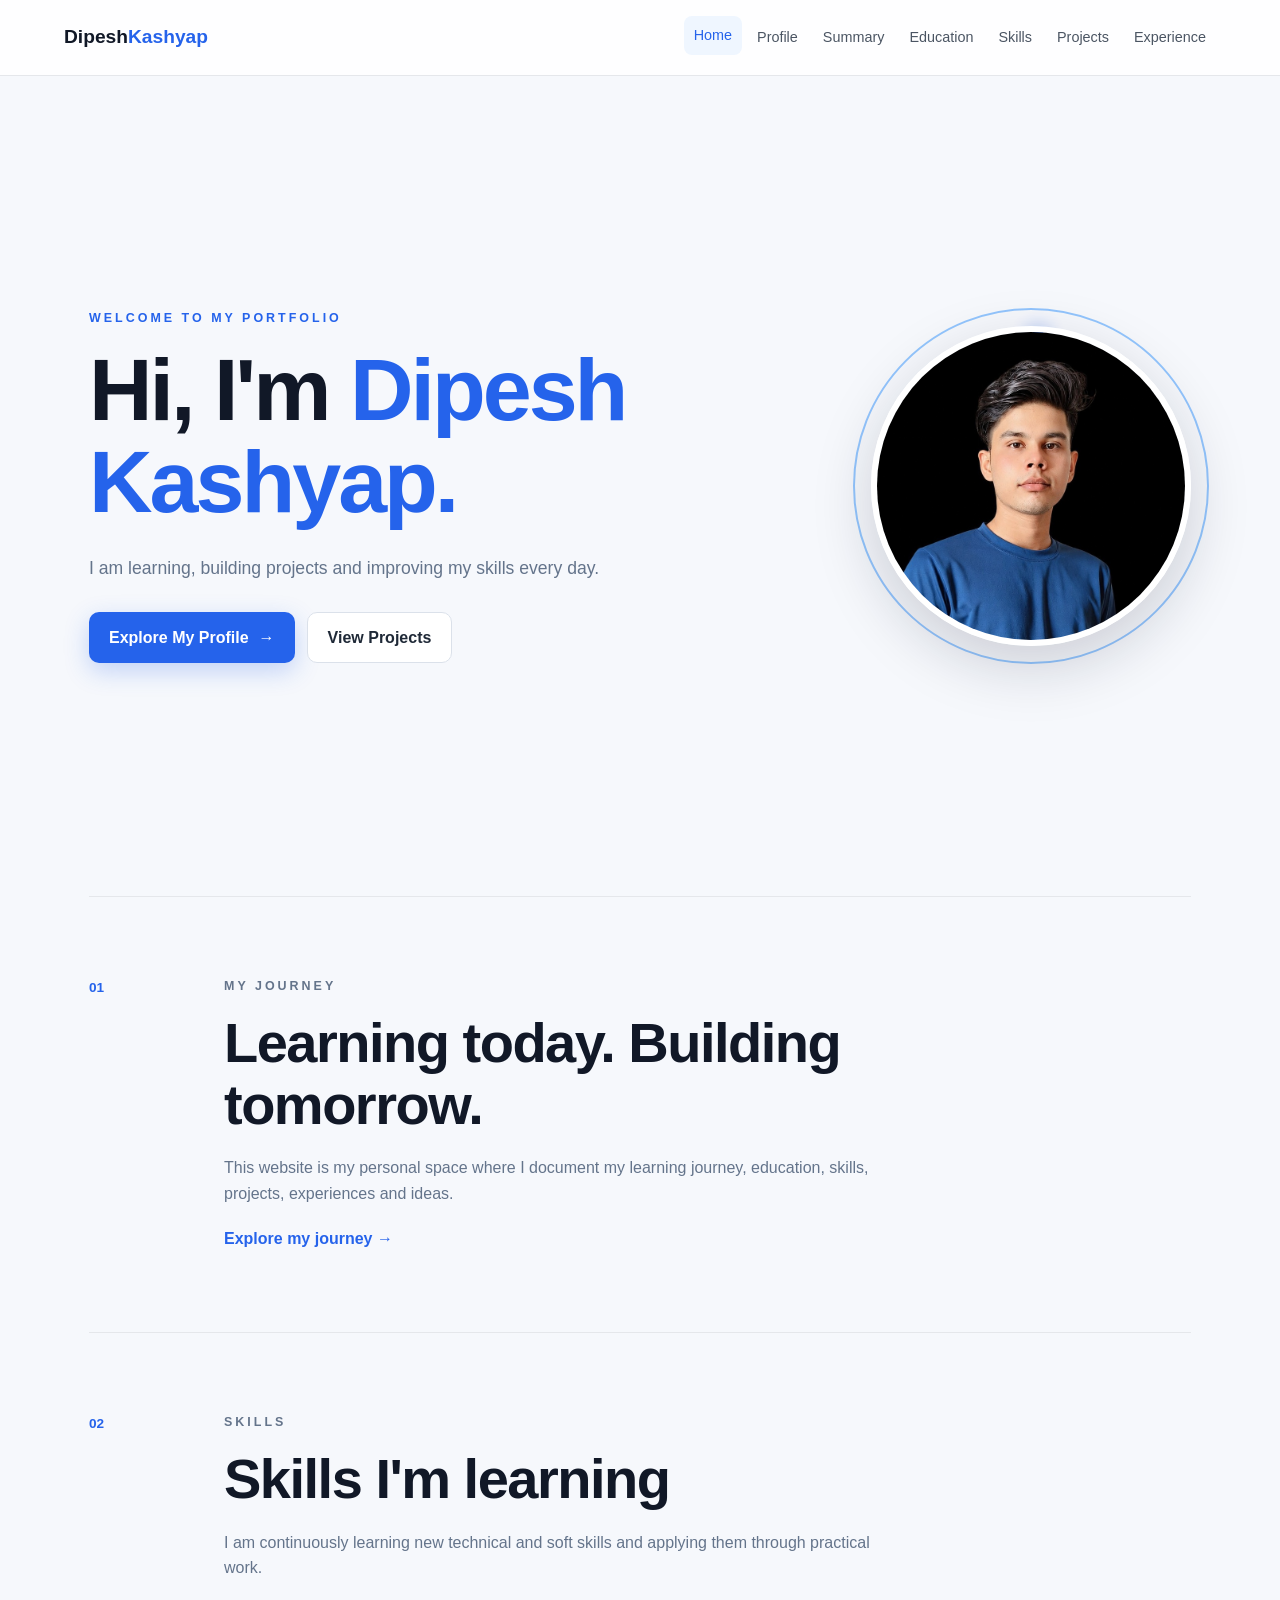
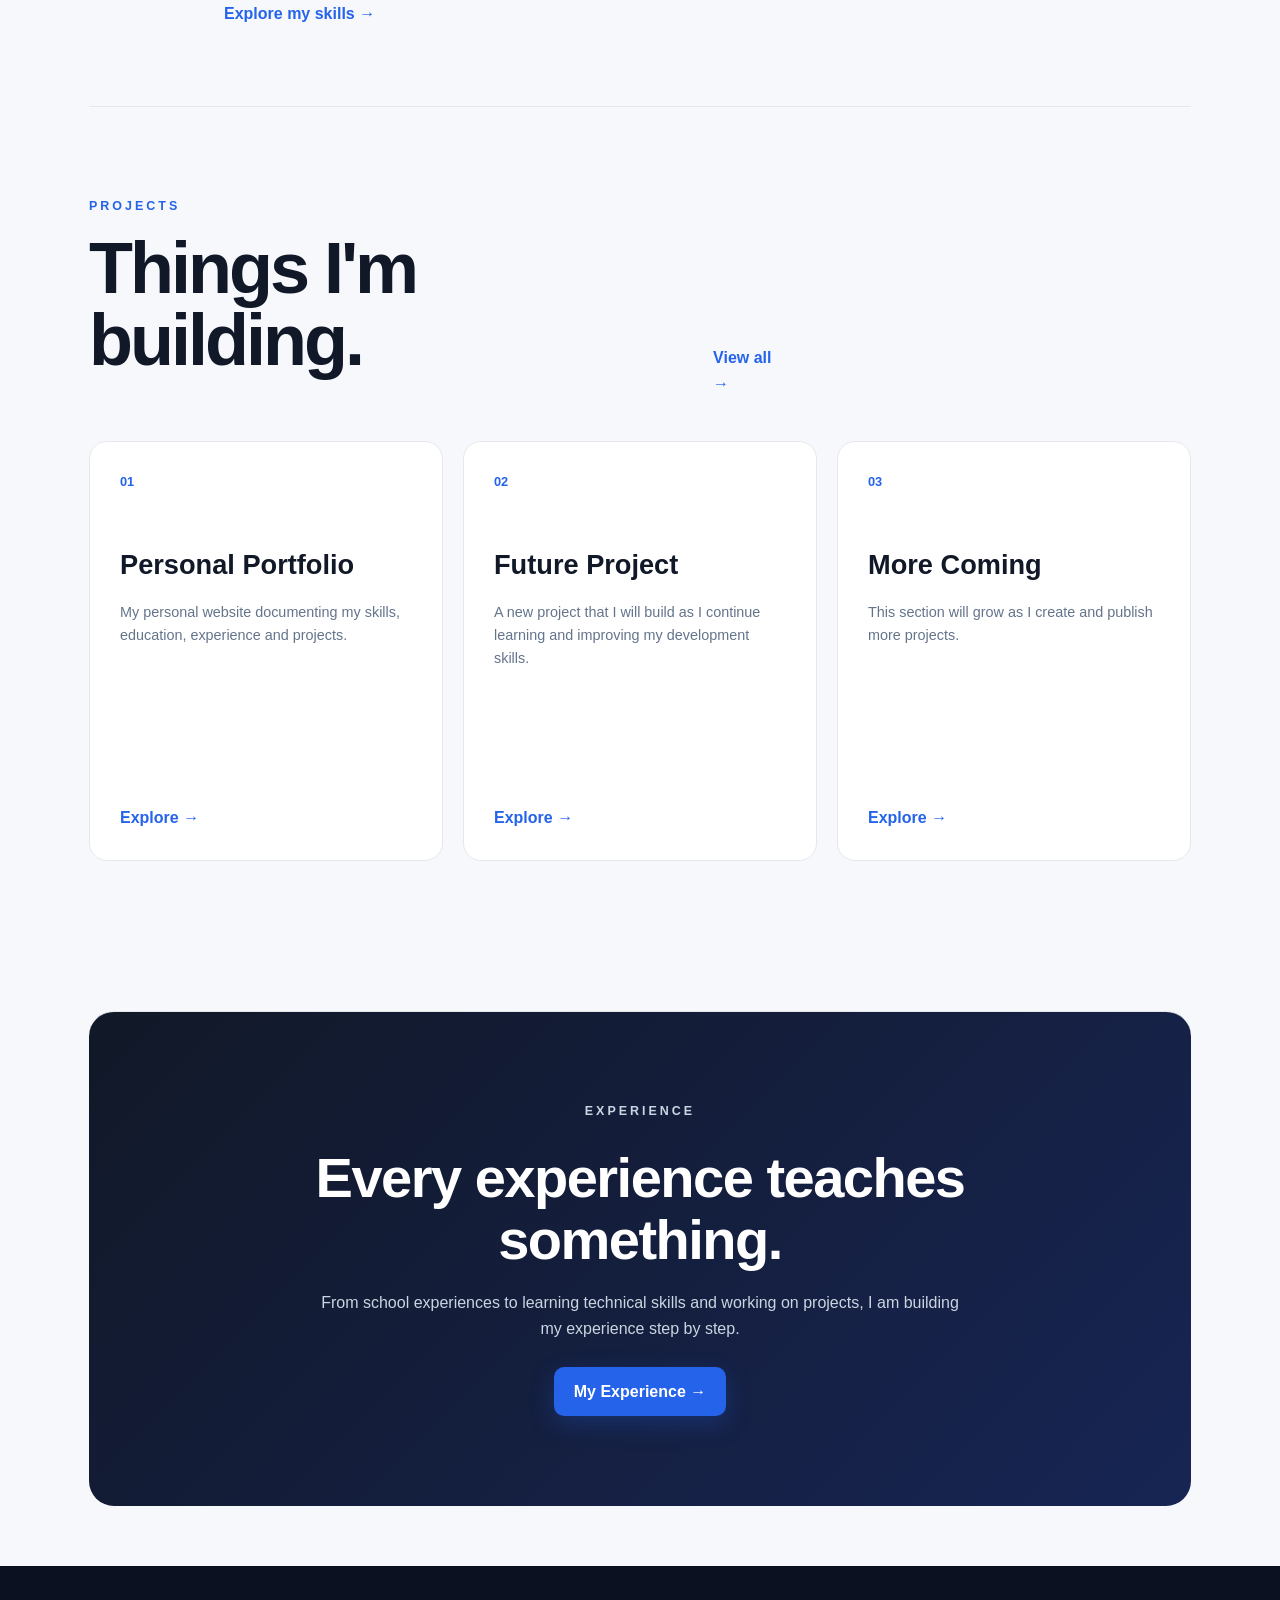
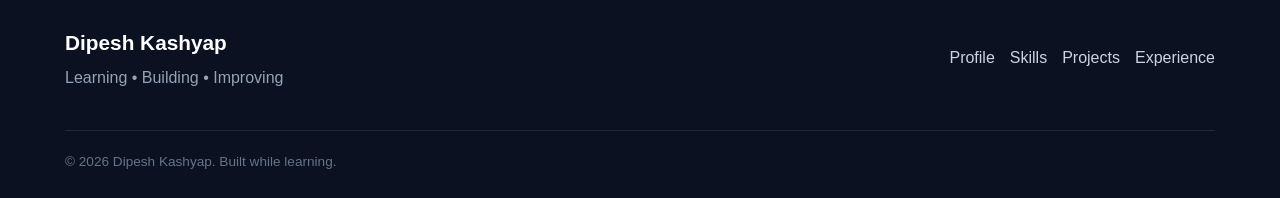
==== commit 9cf91377: "Complete portfolio website design" ====
--- a/index.html
+++ b/index.html
@@ -21,18 +21,21 @@
          INTRO / LOADING ANIMATION
     =========================================== -->
 
-    <div id="intro">
-
-        <div class="intro-logo-wrap">
+    <div class="intro">
+
+        <div class="intro-glow"></div>
+
+        <div class="intro-logo">
             <img
                 src="DipeshKashyap.jpg"
                 alt="Dipesh Kashyap"
-                class="intro-logo"
             >
         </div>
 
-        <div class="intro-name" aria-label="Dipesh Kashyap">
-
+        <h1
+            class="intro-name"
+            aria-label="Dipesh Kashyap"
+        >
             <span>D</span>
             <span>i</span>
             <span>p</span>
@@ -40,7 +43,7 @@
             <span>s</span>
             <span>h</span>
 
-            <span class="space"></span>
+            <span class="space">&nbsp;</span>
 
             <span>K</span>
             <span>a</span>
@@ -49,8 +52,11 @@
             <span>y</span>
             <span>a</span>
             <span>p</span>
-
-        </div>
+        </h1>
+
+        <p class="intro-tagline">
+            Developer • Learner • Builder
+        </p>
 
     </div>
 
@@ -431,28 +437,6 @@
 
     </div>
 
-    <script>
-        document.addEventListener("DOMContentLoaded", function () {
-
-            document.body.classList.add("intro-active");
-
-            const intro = document.getElementById("intro");
-
-            setTimeout(function () {
-
-                intro.classList.add("hide-intro");
-
-                document.body.classList.remove("intro-active");
-
-                setTimeout(function () {
-                    intro.remove();
-                }, 900);
-
-            }, 4300);
-
-        });
-    </script>
-
 </body>
 
-</html>
+</html>
--- a/style.css
+++ b/style.css
@@ -61,7 +61,7 @@
     animation:
         introExit 1s ease forwards;
 
-    animation-delay: 5s;
+    animation-delay: 6s;
 }
 
 
@@ -214,7 +214,7 @@
     white-space: nowrap;
 
     animation:
-        nameGlow 0.6s ease
+        nameGlow 1.2s ease
         3.4s forwards;
 }
 
@@ -471,7 +471,7 @@
     animation:
         websiteReveal
         1.2s ease
-        5.5s forwards;
+        5.8s forwards;
 }
 
 
@@ -5581,580 +5581,4 @@
         font-size: 2rem;
     }
 
-}
-/* =====================================================
-   GLOBAL PORTFOLIO POLISH
-===================================================== */
-
-* {
-    box-sizing: border-box;
-}
-
-html {
-    scroll-behavior: smooth;
-}
-
-body {
-    margin: 0;
-    min-width: 320px;
-    overflow-x: hidden;
-
-    font-family:
-        Inter,
-        system-ui,
-        -apple-system,
-        BlinkMacSystemFont,
-        "Segoe UI",
-        sans-serif;
-
-    color: #0f172a;
-    background: #f8fafc;
-
-    line-height: 1.6;
-
-    animation: pageEnter 0.7s ease both;
-}
-
-
-@keyframes pageEnter {
-
-    from {
-        opacity: 0;
-        transform: translateY(8px);
-    }
-
-    to {
-        opacity: 1;
-        transform: translateY(0);
-    }
-
-}
-
-
-/* LINKS */
-
-a {
-    color: inherit;
-}
-
-
-/* IMAGES */
-
-img {
-    display: block;
-    max-width: 100%;
-}
-
-
-/* SELECTION */
-
-::selection {
-    background: #2563eb;
-    color: white;
-}
-
-
-/* =====================================================
-   HEADER
-===================================================== */
-
-.site-header {
-
-    position: sticky;
-
-    top: 0;
-
-    z-index: 1000;
-
-    width: 100%;
-
-    border-bottom:
-        1px solid rgba(226, 232, 240, 0.8);
-
-    background:
-        rgba(248, 250, 252, 0.85);
-
-    backdrop-filter:
-        blur(18px);
-
-    -webkit-backdrop-filter:
-        blur(18px);
-}
-
-
-.header-content {
-
-    width: min(
-        1150px,
-        calc(100% - 40px)
-    );
-
-    min-height: 76px;
-
-    margin: auto;
-
-    display: flex;
-
-    align-items: center;
-
-    justify-content: space-between;
-
-    gap: 30px;
-}
-
-
-/* BRAND */
-
-.brand {
-
-    flex-shrink: 0;
-
-    color: #0f172a;
-
-    text-decoration: none;
-
-    font-size: 1.15rem;
-
-    font-weight: 900;
-
-    letter-spacing: -0.5px;
-
-    transition:
-        0.25s ease;
-}
-
-
-.brand span {
-
-    color: #2563eb;
-}
-
-
-.brand:hover {
-
-    transform:
-        translateY(-2px);
-}
-
-
-/* NAVIGATION */
-
-.navigation {
-
-    display: flex;
-
-    align-items: center;
-
-    justify-content: flex-end;
-
-    gap: 5px;
-}
-
-
-.navigation a {
-
-    position: relative;
-
-    padding:
-        9px 10px;
-
-    color: #64748b;
-
-    text-decoration: none;
-
-    font-size: 0.78rem;
-
-    font-weight: 700;
-
-    white-space: nowrap;
-
-    transition:
-        0.25s ease;
-}
-
-
-.navigation a::after {
-
-    content: "";
-
-    position: absolute;
-
-    left: 10px;
-
-    right: 10px;
-
-    bottom: 2px;
-
-    height: 2px;
-
-    border-radius: 99px;
-
-    background: #2563eb;
-
-    transform:
-        scaleX(0);
-
-    transform-origin:
-        center;
-
-    transition:
-        transform 0.25s ease;
-}
-
-
-.navigation a:hover {
-
-    color: #2563eb;
-}
-
-
-.navigation a:hover::after,
-.navigation a.active::after {
-
-    transform:
-        scaleX(1);
-}
-
-
-.navigation a.active {
-
-    color: #2563eb;
-}
-
-
-/* =====================================================
-   COMMON CONTENT WIDTH
-===================================================== */
-
-main {
-
-    width: min(
-        1150px,
-        calc(100% - 40px)
-    );
-
-    margin: auto;
-}
-
-
-/* =====================================================
-   COMMON LABEL
-===================================================== */
-
-.section-label {
-
-    margin:
-        0 0 12px;
-
-    color: #2563eb;
-
-    font-size: 0.7rem;
-
-    font-weight: 900;
-
-    letter-spacing: 2px;
-}
-
-
-/* =====================================================
-   BUTTONS
-===================================================== */
-
-.button {
-
-    display: inline-flex;
-
-    align-items: center;
-
-    justify-content: center;
-
-    min-height: 46px;
-
-    padding:
-        11px 19px;
-
-    border-radius: 10px;
-
-    text-decoration: none;
-
-    font-size: 0.85rem;
-
-    font-weight: 800;
-
-    transition:
-        transform 0.25s ease,
-        box-shadow 0.25s ease,
-        background 0.25s ease,
-        border-color 0.25s ease;
-}
-
-
-.primary-button {
-
-    background: #2563eb;
-
-    color: white;
-
-    border:
-        1px solid #2563eb;
-}
-
-
-.primary-button:hover {
-
-    background: #1d4ed8;
-
-    transform:
-        translateY(-3px);
-
-    box-shadow:
-        0 12px 25px
-        rgba(37, 99, 235, 0.25);
-}
-
-
-.secondary-button {
-
-    background: white;
-
-    color: #334155;
-
-    border:
-        1px solid #e2e8f0;
-}
-
-
-.secondary-button:hover {
-
-    color: #2563eb;
-
-    border-color:
-        #93c5fd;
-
-    transform:
-        translateY(-3px);
-}
-
-
-/* =====================================================
-   FOOTER
-===================================================== */
-
-footer {
-
-    margin-top: 50px;
-
-    padding:
-        60px 20px 25px;
-
-    background: #0f172a;
-
-    color: white;
-}
-
-
-.footer-content {
-
-    width: min(
-        1150px,
-        100%
-    );
-
-    margin: auto;
-
-    display: flex;
-
-    justify-content: space-between;
-
-    gap: 40px;
-}
-
-
-.footer-content h3 {
-
-    margin: 0 0 5px;
-
-    font-size: 1.1rem;
-}
-
-
-.footer-content p {
-
-    margin: 0;
-
-    color: #94a3b8;
-
-    font-size: 0.85rem;
-}
-
-
-.footer-links {
-
-    display: flex;
-
-    flex-wrap: wrap;
-
-    justify-content: flex-end;
-
-    gap: 8px 18px;
-}
-
-
-.footer-links a {
-
-    color: #cbd5e1;
-
-    text-decoration: none;
-
-    font-size: 0.8rem;
-
-    transition:
-        0.25s ease;
-}
-
-
-.footer-links a:hover {
-
-    color: white;
-}
-
-
-.copyright {
-
-    width: min(
-        1150px,
-        100%
-    );
-
-    margin:
-        45px auto 0;
-
-    padding-top:
-        20px;
-
-    border-top:
-        1px solid #1e293b;
-
-    color: #64748b;
-
-    font-size: 0.75rem;
-}
-
-
-/* =====================================================
-   MOBILE
-===================================================== */
-
-@media (max-width: 900px) {
-
-    .header-content {
-
-        width:
-            calc(100% - 28px);
-
-        min-height:
-            68px;
-
-        align-items:
-            flex-start;
-
-        flex-direction:
-            column;
-
-        justify-content:
-            center;
-
-        gap: 8px;
-    }
-
-
-    .navigation {
-
-        width: 100%;
-
-        justify-content:
-            flex-start;
-
-        overflow-x: auto;
-
-        padding-bottom: 3px;
-
-        scrollbar-width: none;
-    }
-
-
-    .navigation::-webkit-scrollbar {
-
-        display: none;
-    }
-
-
-    .navigation a {
-
-        font-size: 0.72rem;
-
-        padding:
-            6px 8px;
-    }
-
-
-    .navigation a::after {
-
-        left: 8px;
-
-        right: 8px;
-    }
-
-
-    .footer-content {
-
-        flex-direction:
-            column;
-    }
-
-
-    .footer-links {
-
-        justify-content:
-            flex-start;
-    }
-
-}
-
-
-@media (max-width: 500px) {
-
-    main {
-
-        width:
-            calc(100% - 28px);
-    }
-
-
-    .header-content {
-
-        width:
-            calc(100% - 20px);
-    }
-
-
-    .site-header {
-
-        position:
-            relative;
-    }
-
-
-    .footer-content {
-
-        gap: 25px;
-    }
-
-
-    .copyright {
-
-        margin-top:
-            30px;
-    }
-
 }
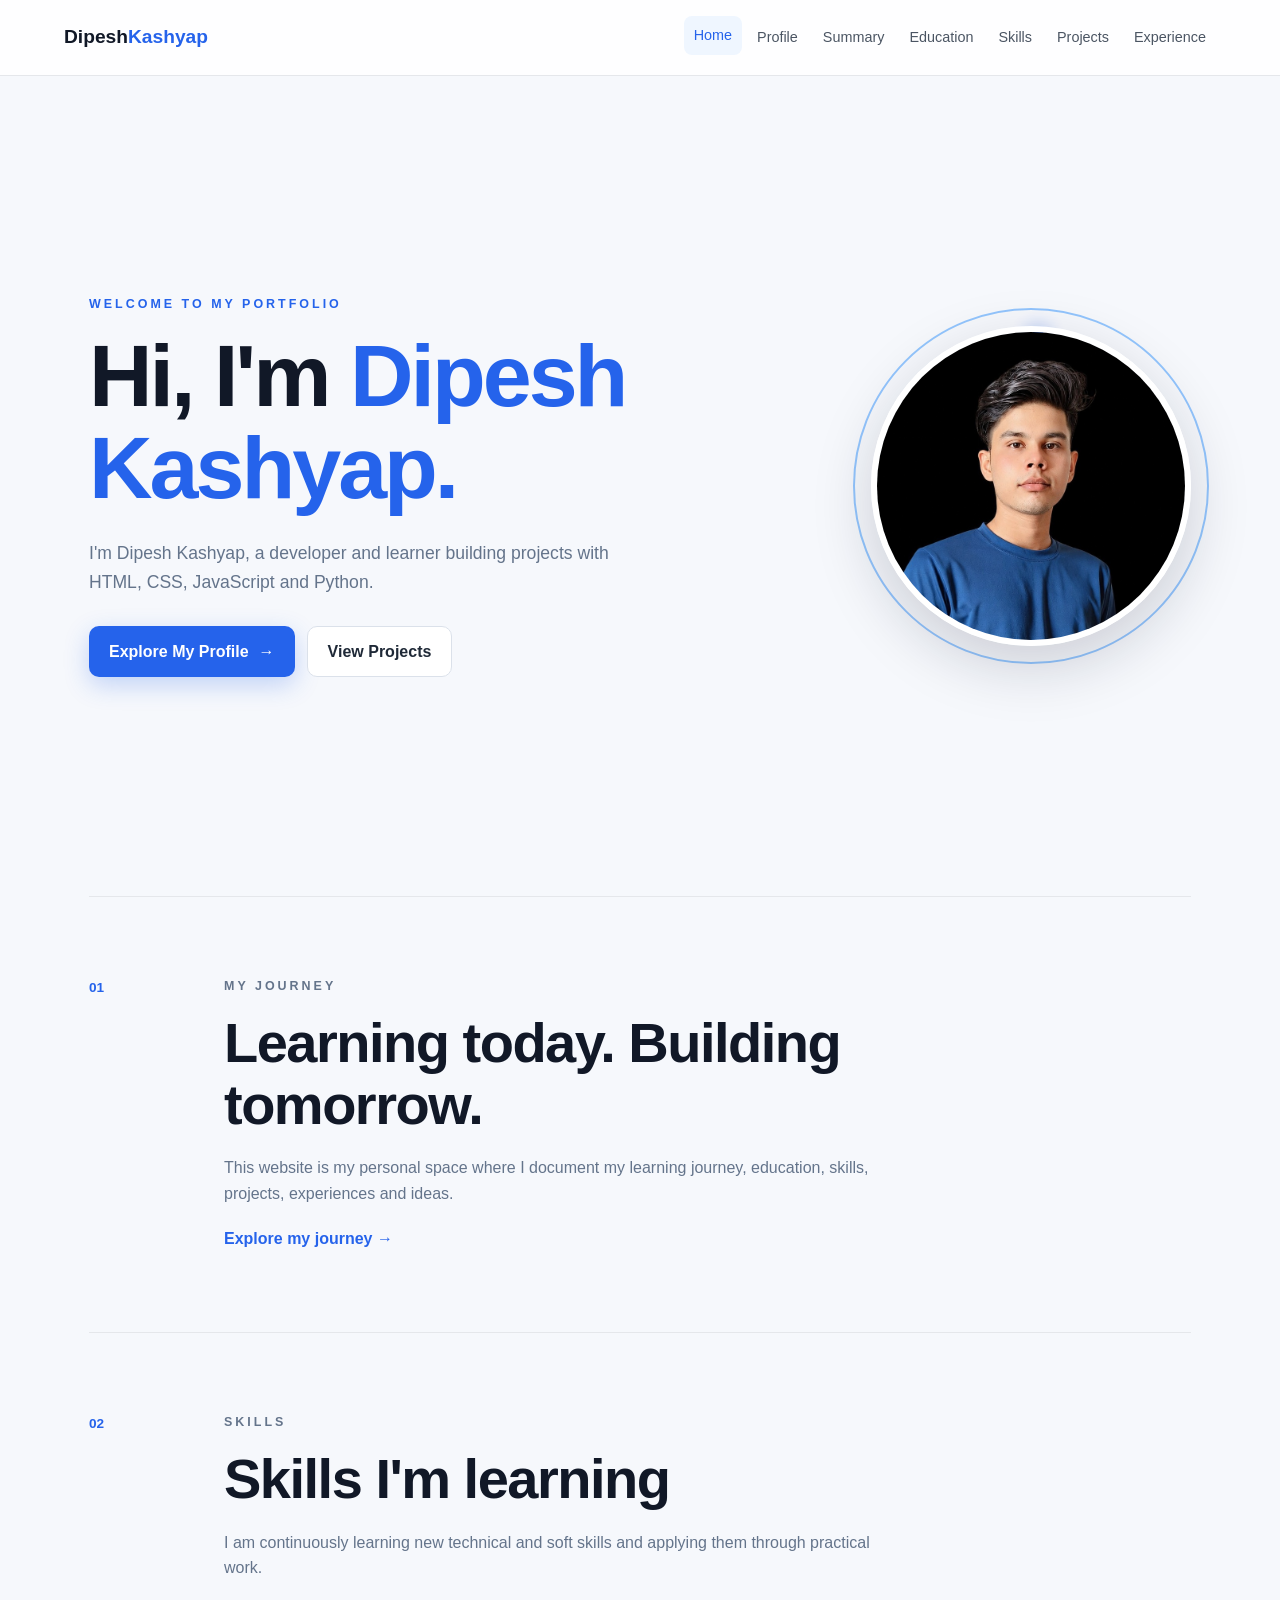
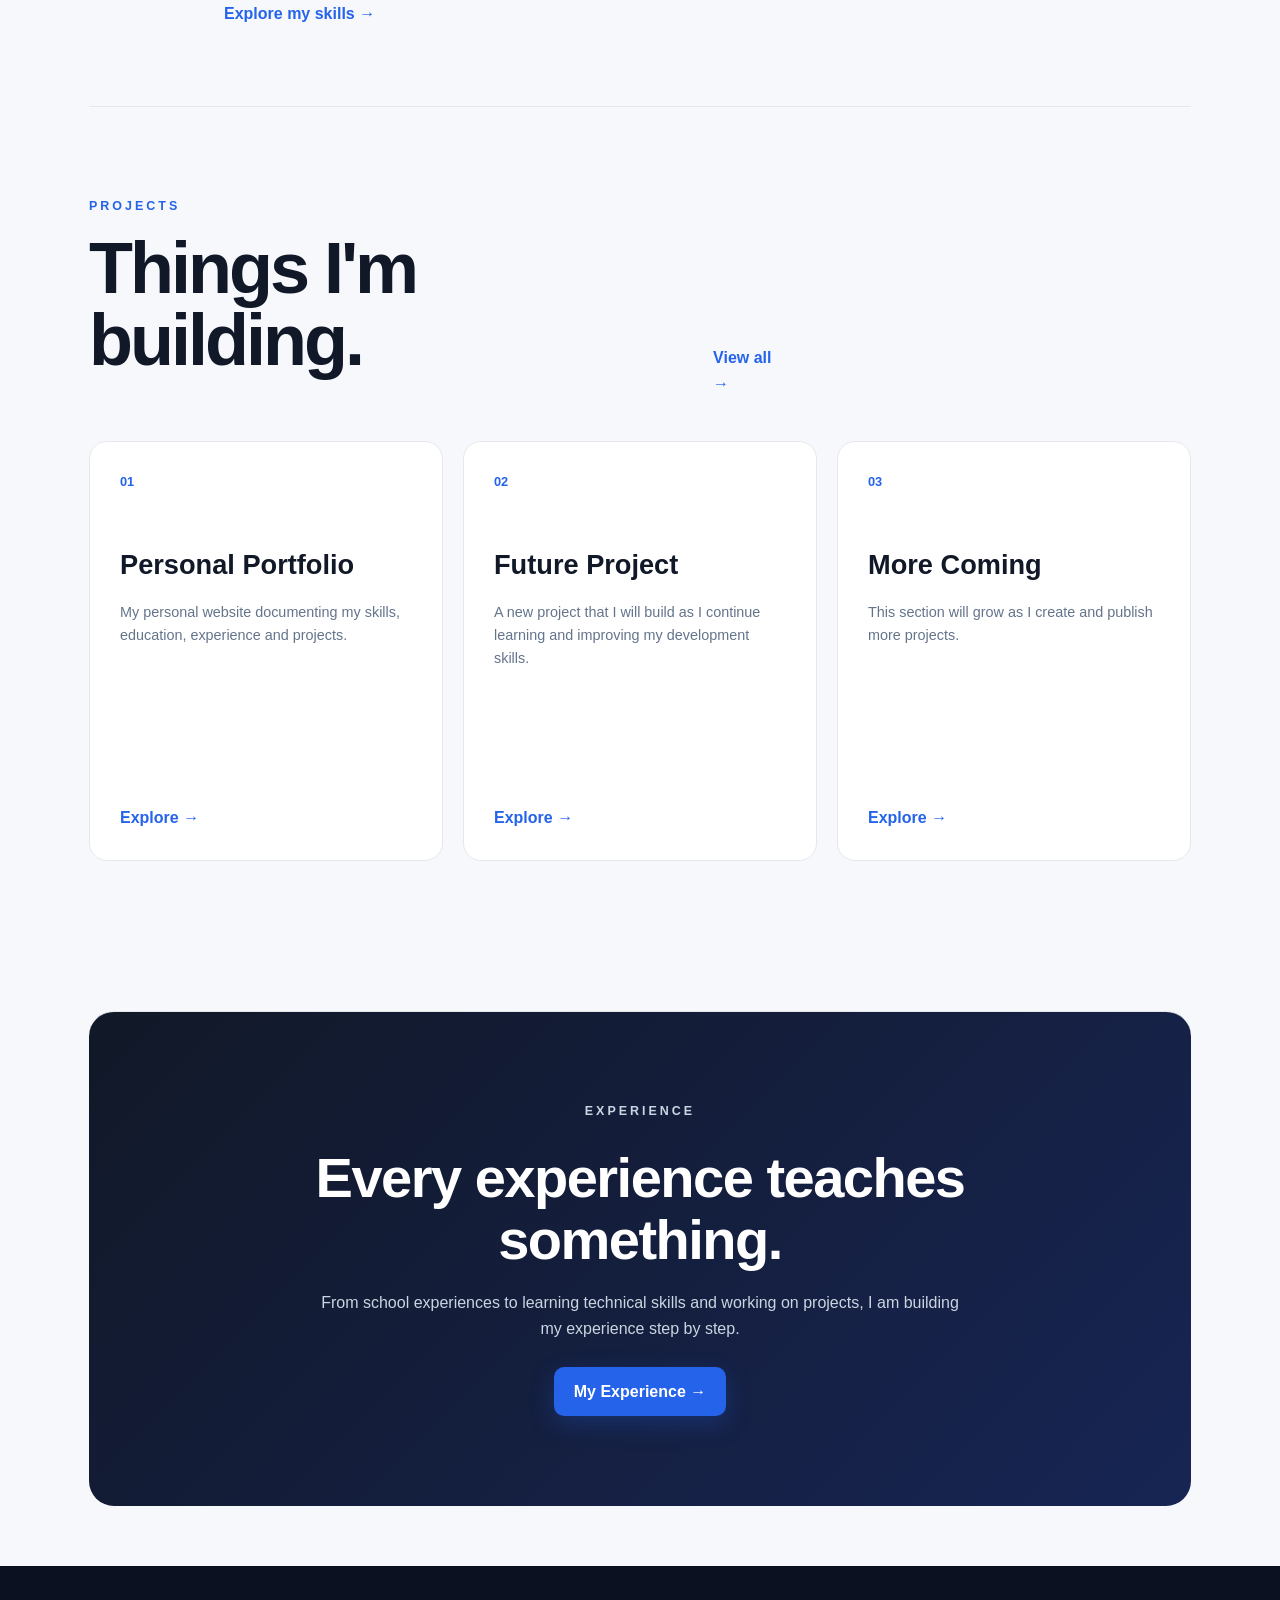
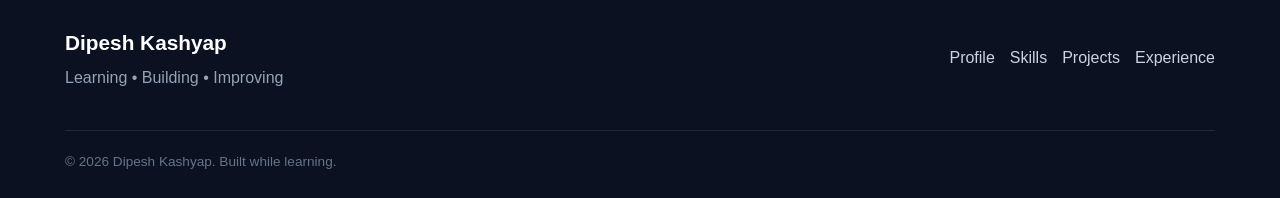
==== commit 717b8478: "Add features for website ranking" ====
--- a/index.html
+++ b/index.html
@@ -3,14 +3,16 @@
 
 <head>
     <meta charset="UTF-8">
+    <meta name="google-site-verification" content="efYibnhEbHjpfXv4vxtcLrce2VnbNzOJt0PV6ixoqZM" />
     <meta name="viewport" content="width=device-width, initial-scale=1.0">
 
     <meta
-        name="description"
-        content="Dipesh Kashyap - Developer, Learner and Builder"
+      name="description"
+      content="Dipesh Kashyap's personal portfolio featuring his education, skills, projects, learning journey and experience in web development and Python."
     >
-
-    <title>Dipesh Kashyap | Home</title>
+    <meta name="author" content="Dipesh Kashyap">
+
+    <title>Dipesh Kashyap | Developer Portfolio & Projects</title>
 
     <link rel="stylesheet" href="style.css">
 </head>
@@ -28,7 +30,7 @@
         <div class="intro-logo">
             <img
                 src="DipeshKashyap.jpg"
-                alt="Dipesh Kashyap"
+                alt="Dipesh Kashyap - Developer and Learner"
             >
         </div>
 
@@ -140,8 +142,8 @@
                     </h1>
 
                     <p class="hero-description">
-                        I am learning, building projects and
-                        improving my skills every day.
+                        I'm Dipesh Kashyap, a developer and learner building projects
+with HTML, CSS, JavaScript and Python.
                     </p>
 
                     <div class="hero-buttons">
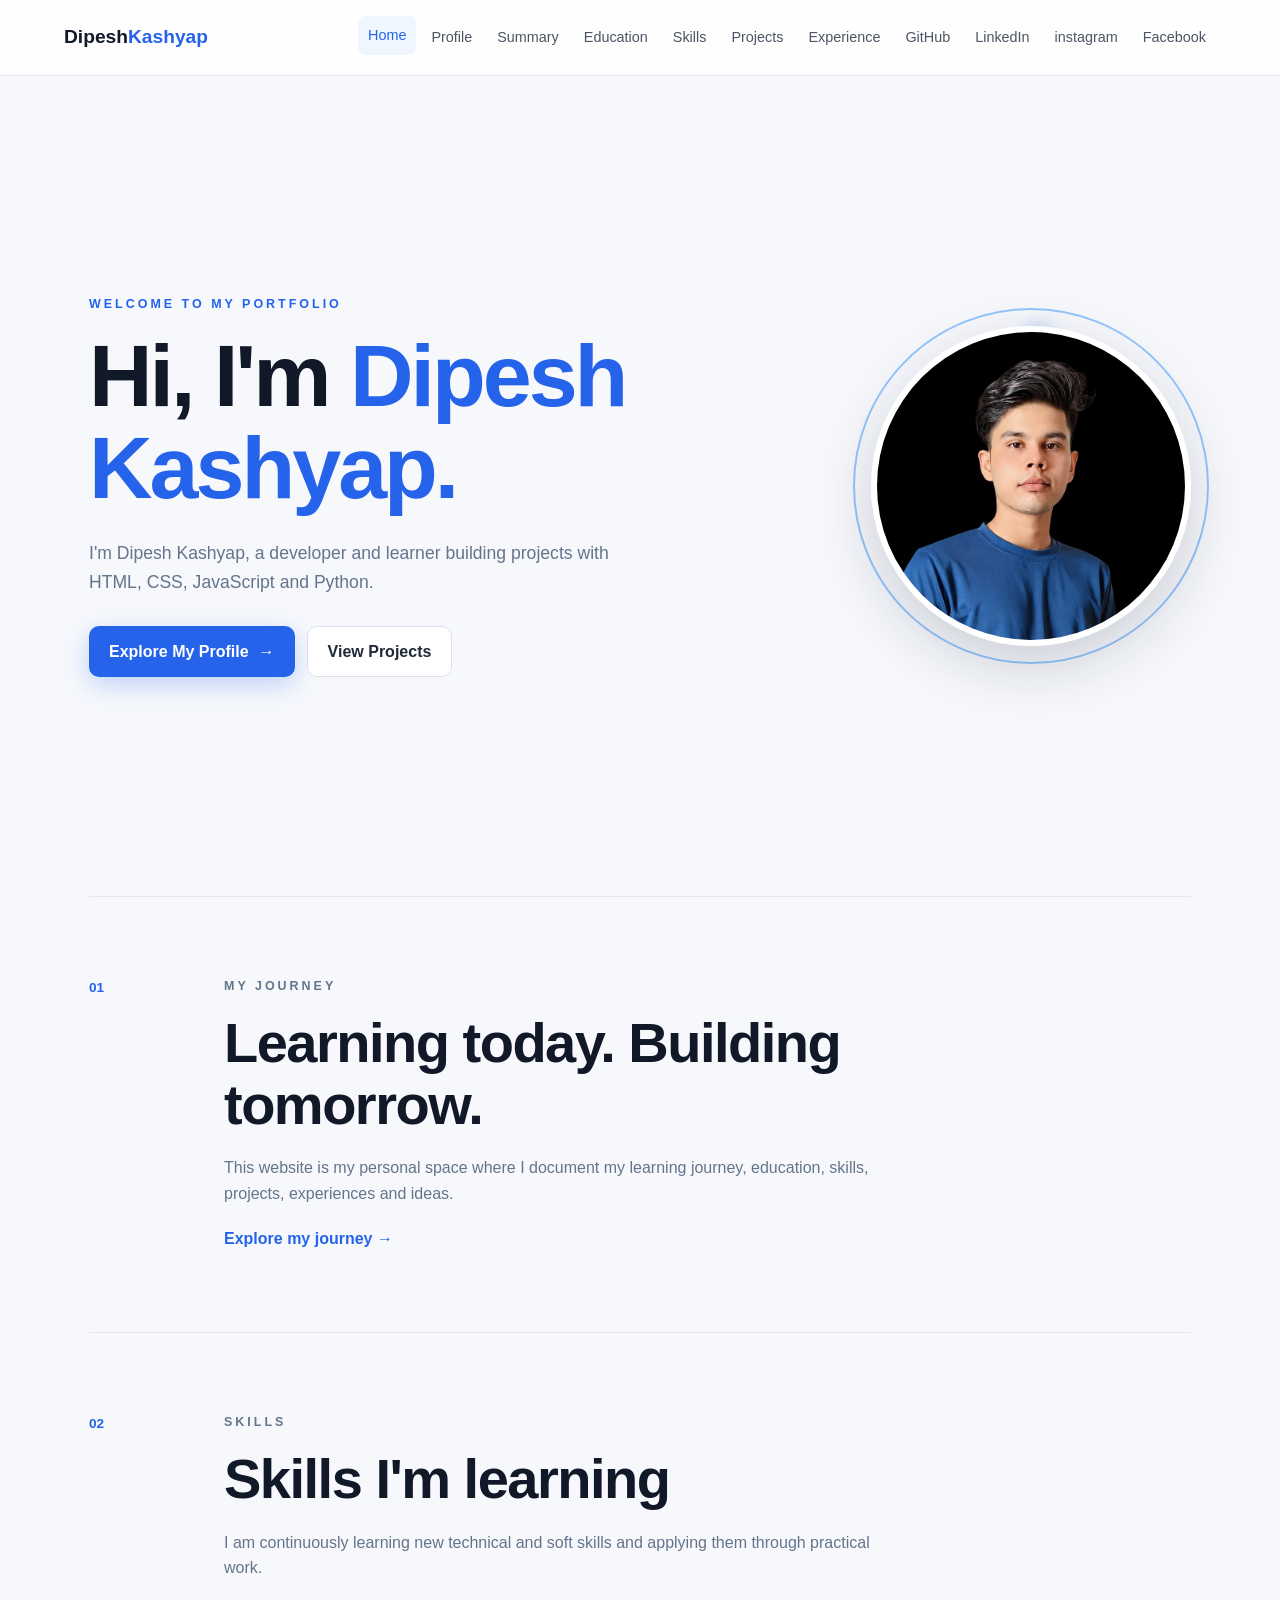
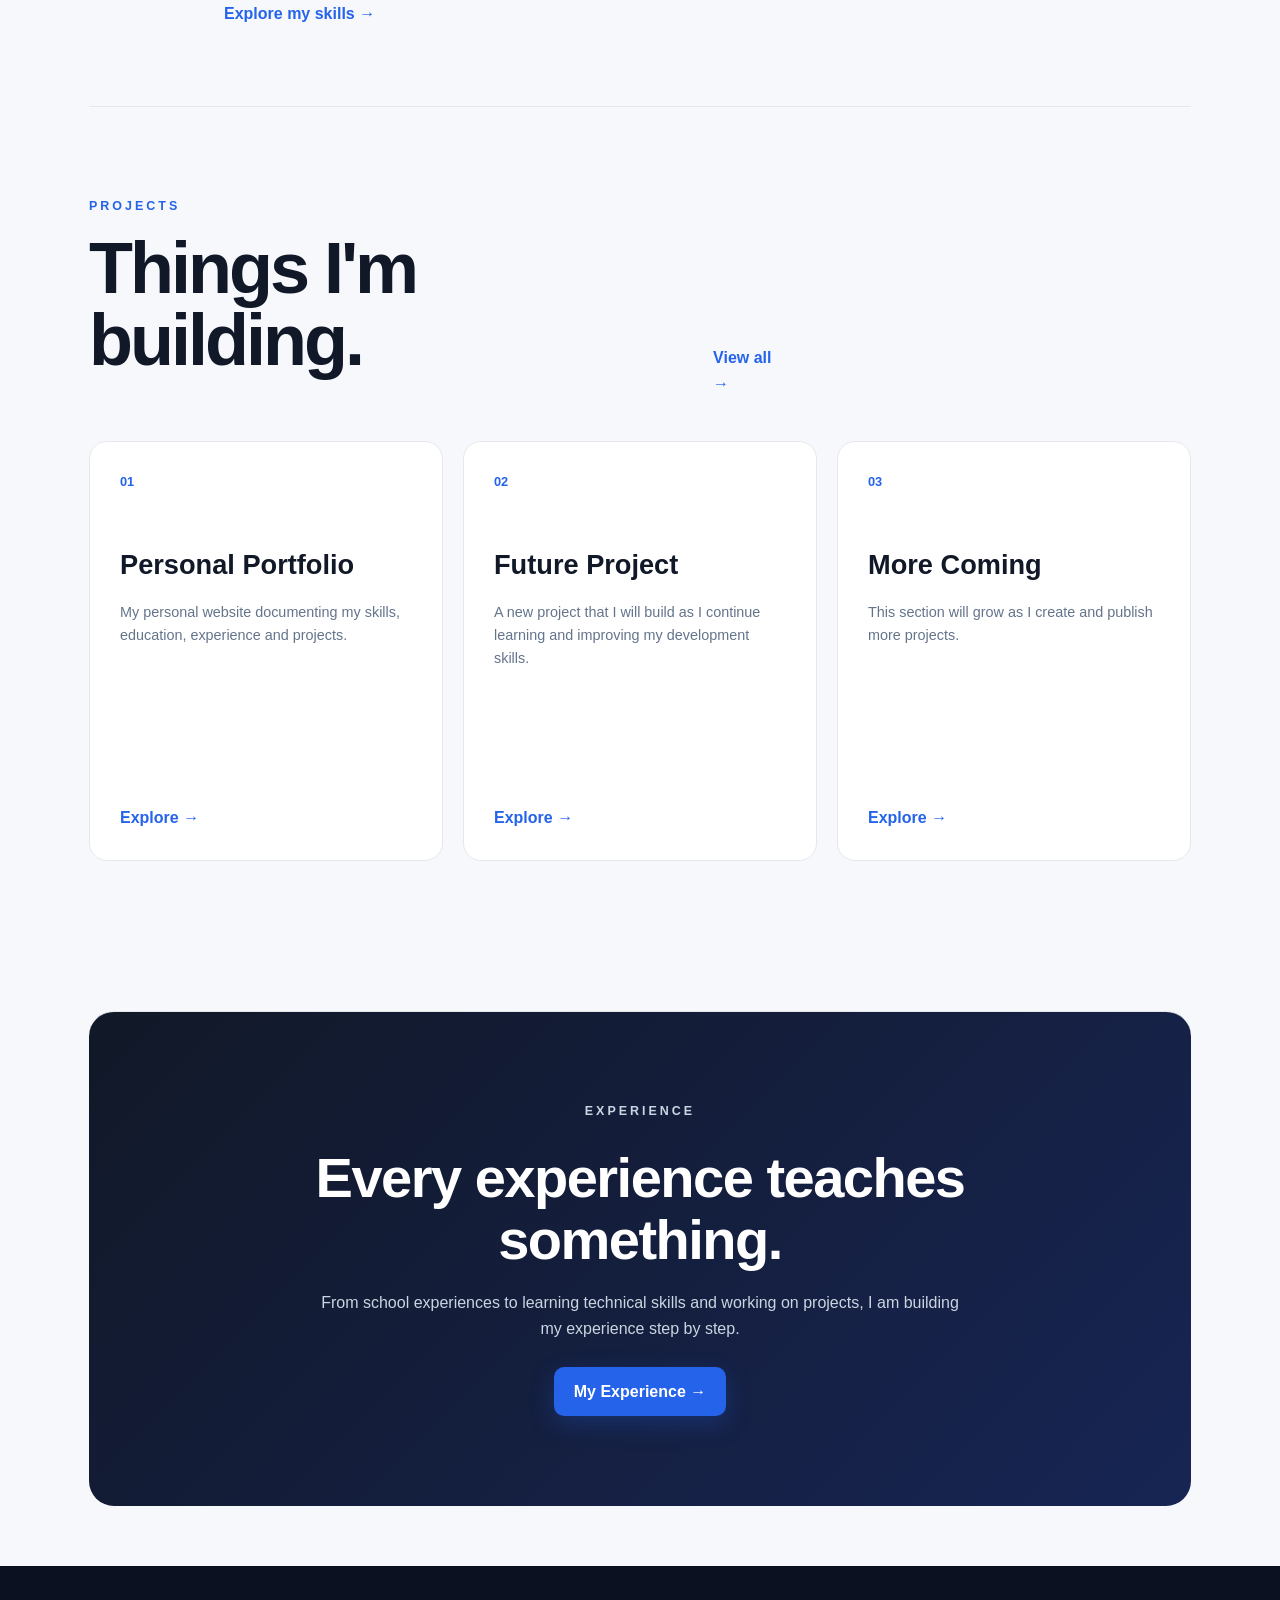
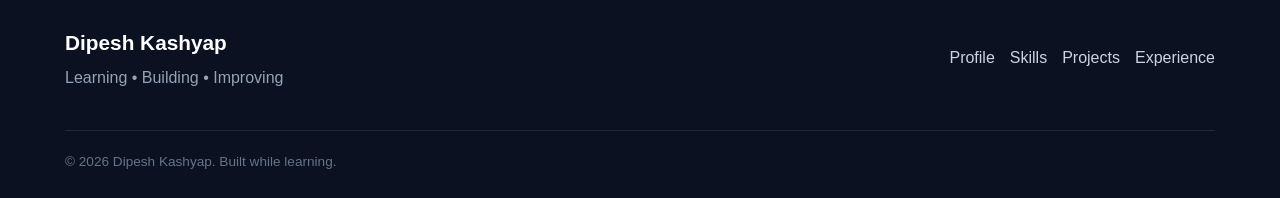
==== commit c31dd697: "Add Instagram and facebokk pages" ====
--- a/index.html
+++ b/index.html
@@ -114,6 +114,22 @@
                     <a href="Experience.html">
                         Experience
                     </a>
+                   
+                    <a href="github.html">
+                        GitHub
+                    </a>
+                  
+                    <a href="linkedin.html">
+                        LinkedIn
+                    </a>
+                  
+                    <a href="instagram.html">
+                        instagram
+                    </a>
+                  
+                    <a href="facebook.html">
+                        Facebook
+                    </a>
 
                 </nav>
 
@@ -356,7 +372,7 @@
                 </div>
 
             </section>
-
+              
 
             <!-- EXPERIENCE -->
 
